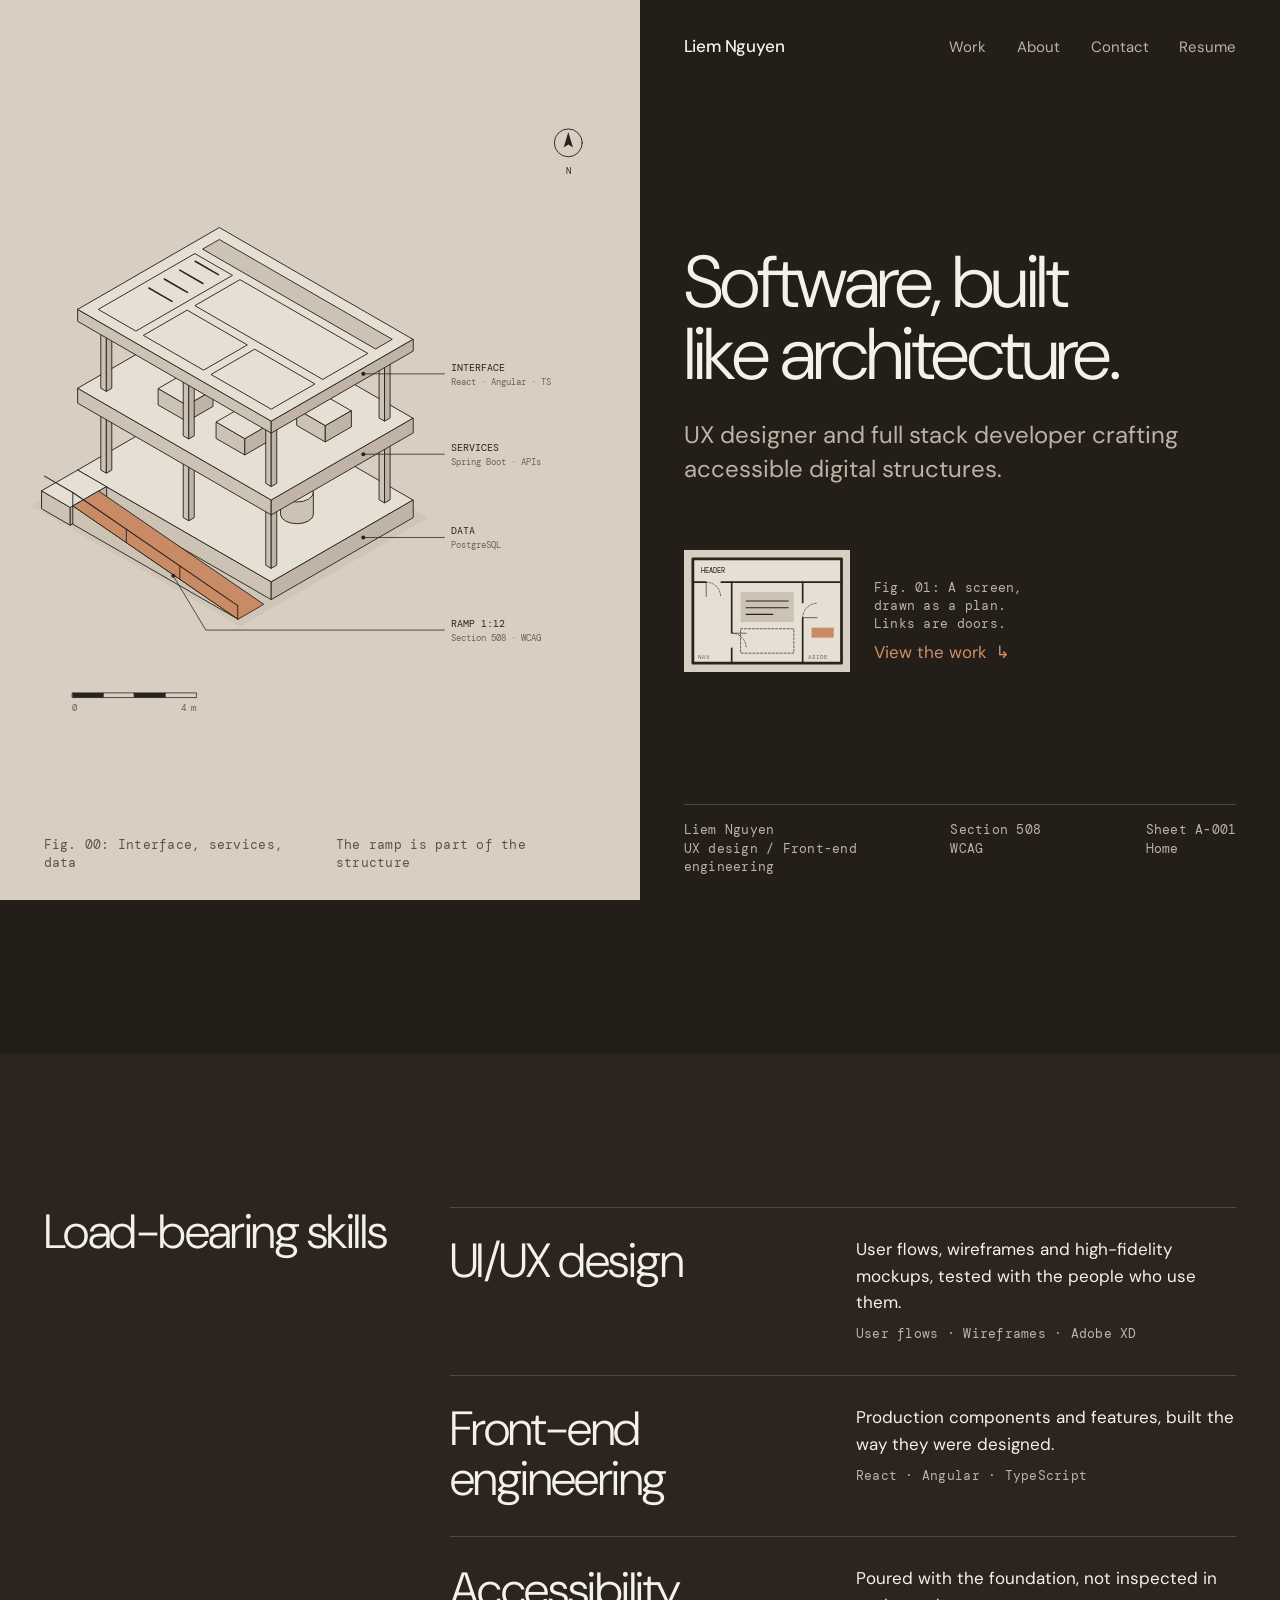
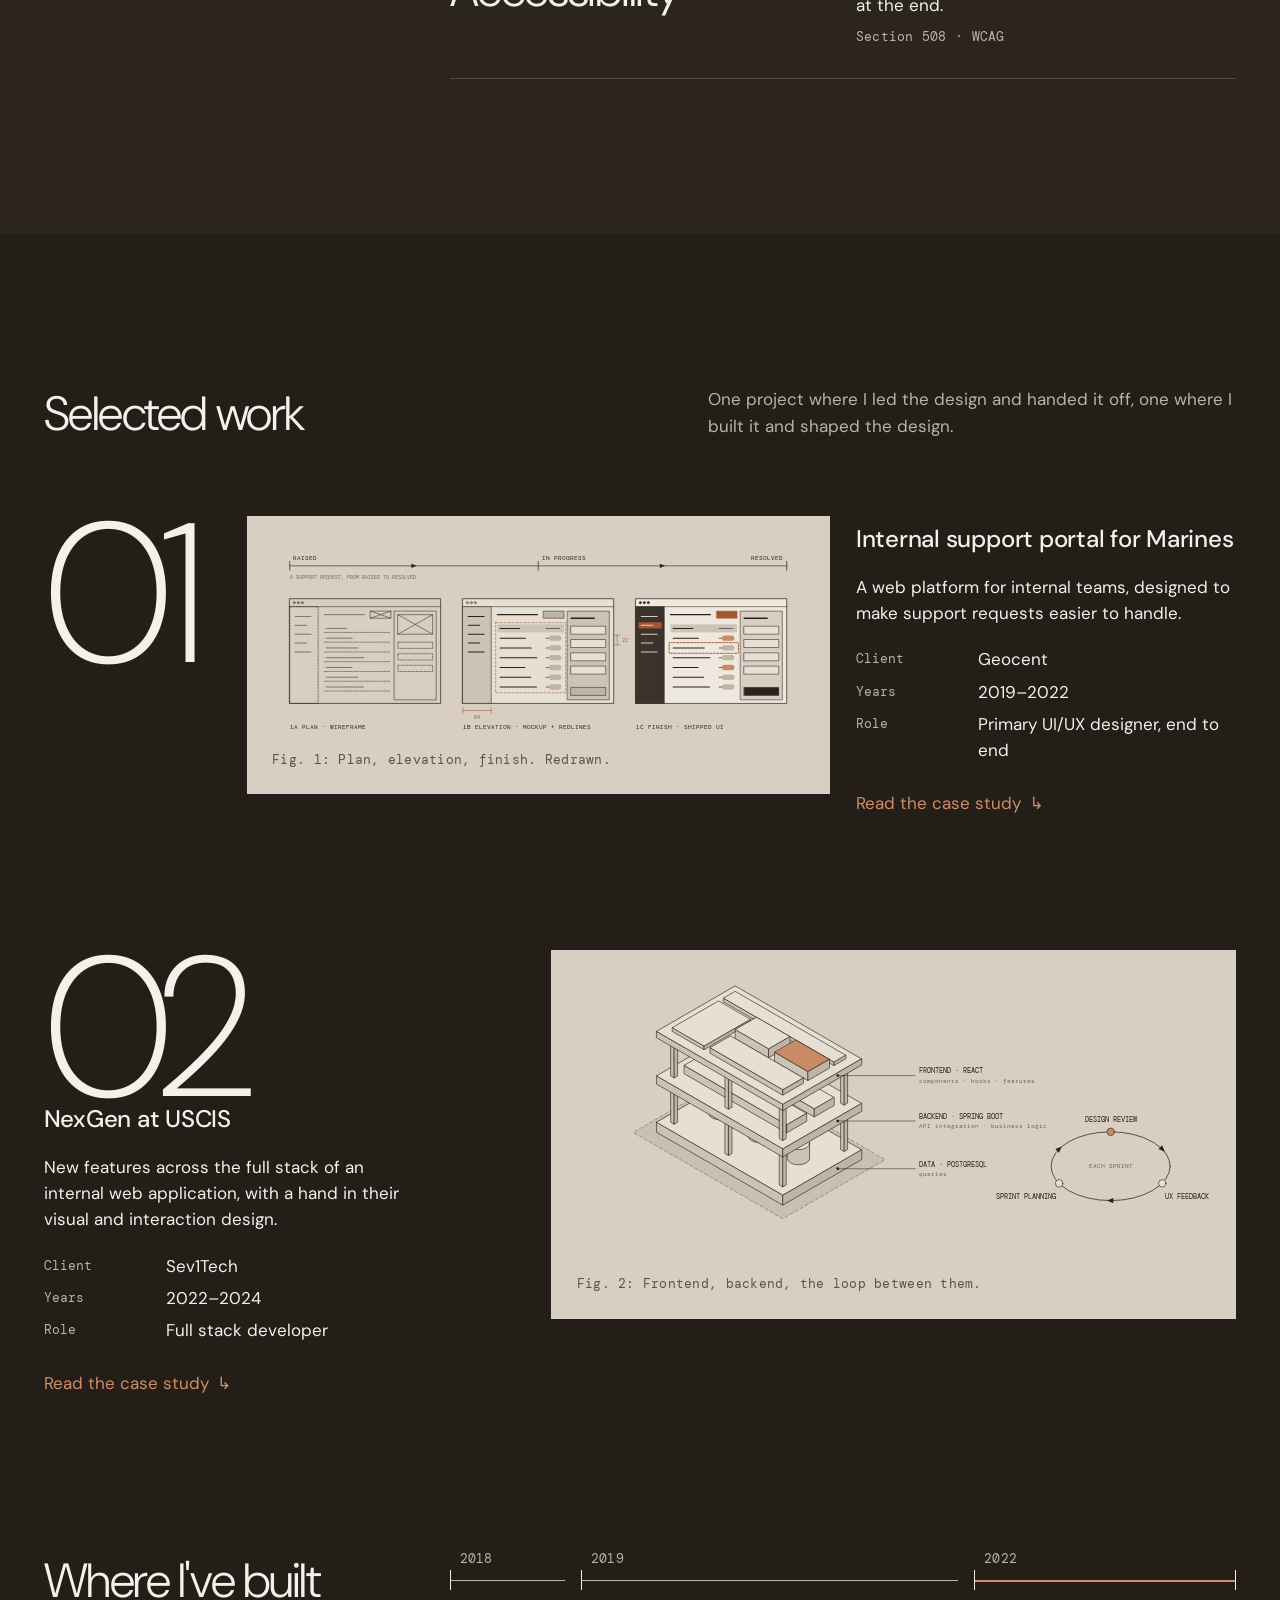
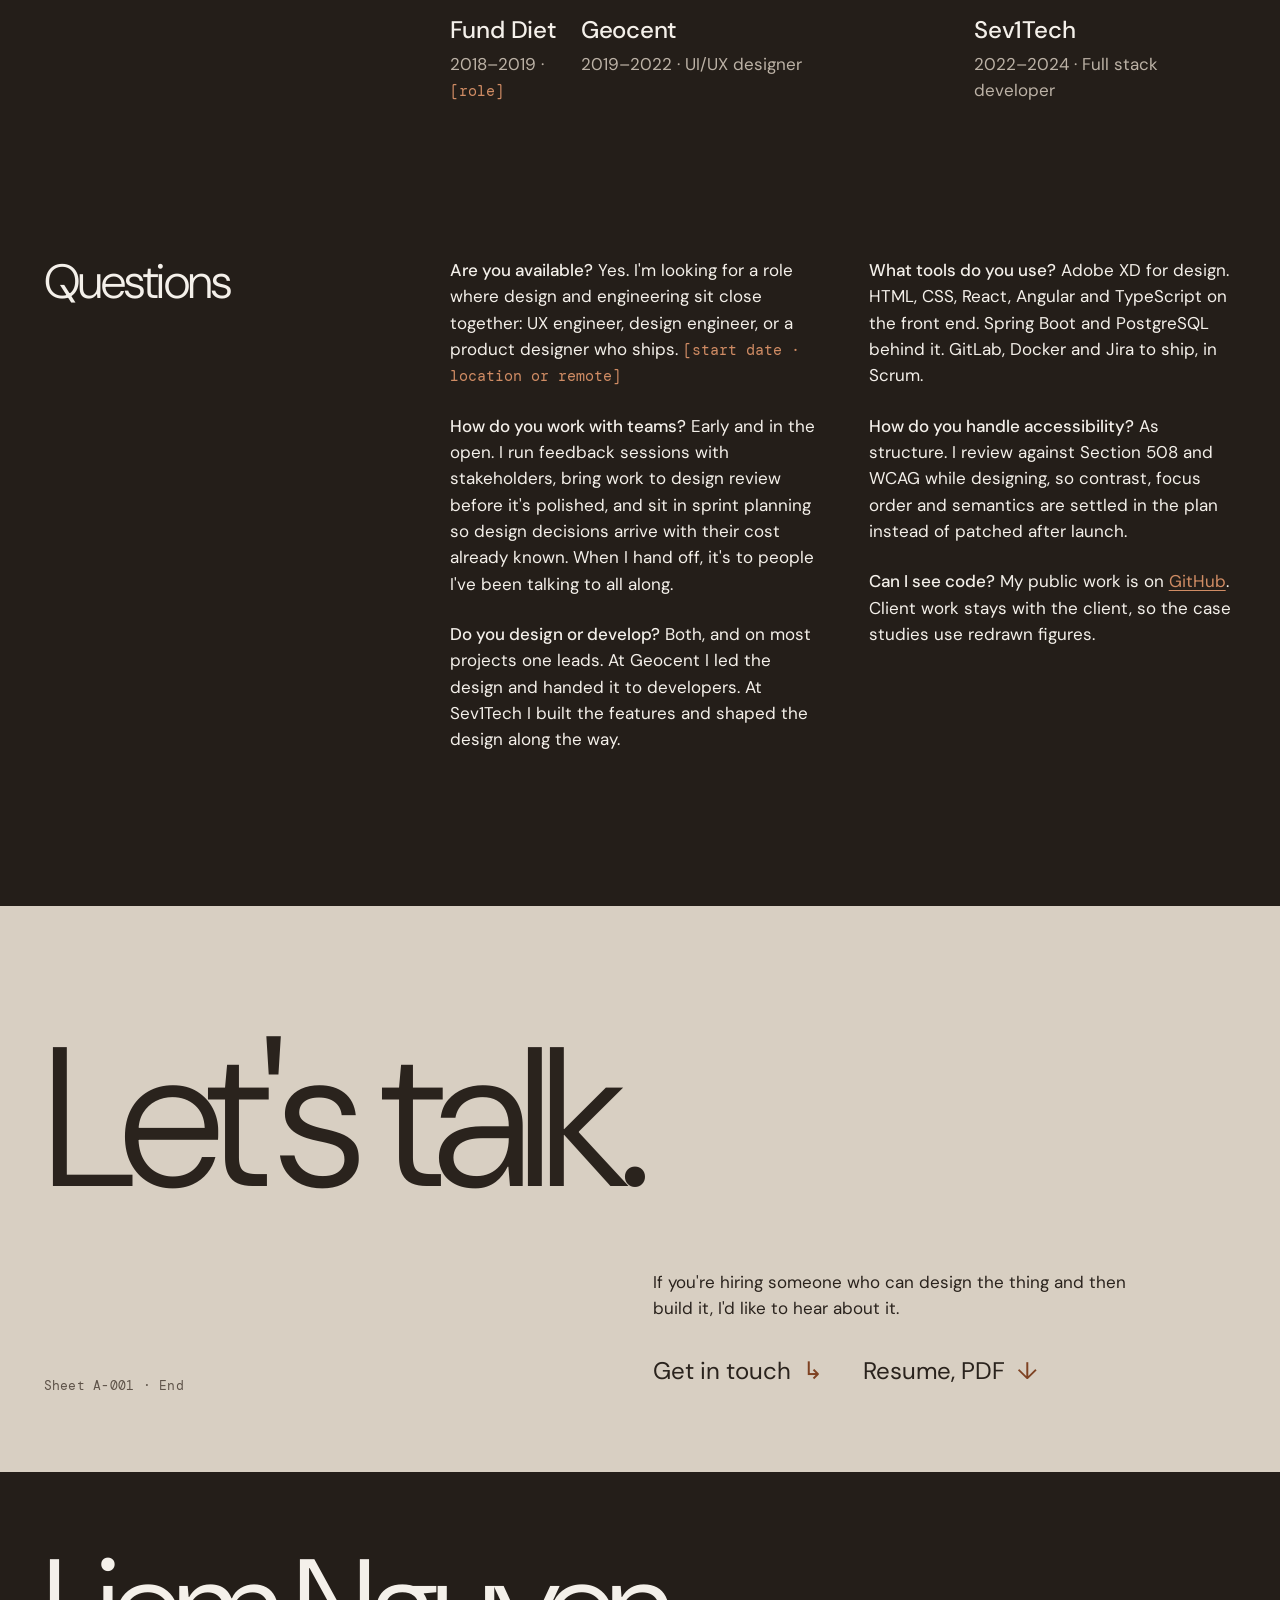
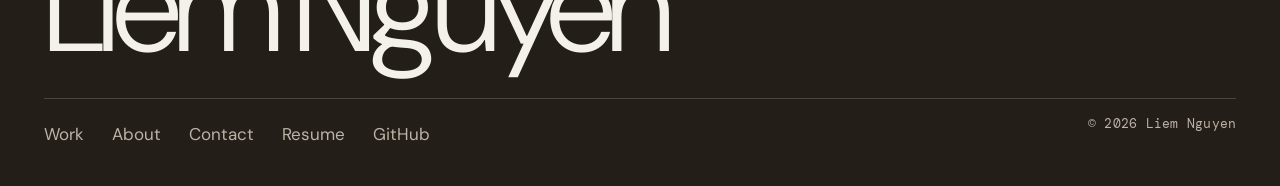
==== index.html @ 9d51a9f9 "Add resume site: Home, Work, About, Contact, printable resume Dark "software as architecture" design" ====
﻿<!doctype html>
<html lang="en">
<head>
  <meta charset="utf-8">
  <meta name="viewport" content="width=device-width, initial-scale=1">
  <title>Liem Nguyen · UX designer and full stack developer</title>
  <meta name="description" content="Liem Nguyen is a UX designer and full stack developer crafting accessible digital structures. Section 508 and WCAG, React, Angular, TypeScript.">
  <meta name="theme-color" content="#241E19">
  <link rel="icon" href="assets/favicon.svg" type="image/svg+xml">
  <link rel="preconnect" href="https://fonts.googleapis.com">
  <link rel="preconnect" href="https://fonts.gstatic.com" crossorigin>
  <link rel="stylesheet" href="https://fonts.googleapis.com/css2?family=DM+Mono:wght@400&family=DM+Sans:opsz,wght@9..40,200..600&display=swap">
  <link rel="stylesheet" href="assets/css/site.css">
  <script src="assets/js/site.js" defer></script>
</head>
<body>
  <a class="skip" href="#main">Skip to content</a>

  <header class="site-header site-header--home">
    <a class="wordmark" href="index.html" aria-current="page">Liem Nguyen</a>
    <nav class="nav" aria-label="Primary">
      <a href="work.html">Work</a>
      <a href="about.html">About</a>
      <a href="contact.html">Contact</a>
      <a href="resume.html">Resume</a>
    </nav>
  </header>

  <main id="main">

  <div class="hero">
    <figure class="hero__plate on-paper">
      <!--fig:hero--><svg class="drawing drawing--hero" viewBox="0 0 760 860" role="img" aria-label="Axonometric drawing of a three-level structure: a data level with database cylinders, a services level with blocks, and an interface level laid out like a screen, with an accessible ramp at a 1 to 12 slope leading to the entrance." preserveAspectRatio="xMidYMid meet" font-family="'DM Mono', ui-monospace, monospace"><g fill="none" stroke="#2A231D" stroke-width="1.2" stroke-linejoin="round" stroke-linecap="round"><polygon points="250,408.5 519.4,564 276.6,704.2 7.2,548.6" fill="#BFB4A5" stroke="none" opacity=".35"/><polygon points="67.1,525.6 316.5,669.6 316.5,646.6 67.1,502.6" fill="#CDC3B5"/><polygon points="499.4,564 316.5,669.6 316.5,646.6 499.4,541" fill="#BFB4A5"/><polygon points="250,397 499.4,541 316.5,646.6 67.1,502.6" fill="#E6DFD4"/><g data-layer="data"><path d="M195.6,454.6 L195.6,483.4 A21.2,12.2 0 0 0 237.9,483.4 L237.9,454.6" fill="#CDC3B5"/><ellipse cx="216.7" cy="454.6" rx="21.2" ry="12.2" fill="#E6DFD4"/><path d="M262.1,493 L262.1,521.8 A21.2,12.2 0 0 0 304.4,521.8 L304.4,493" fill="#CDC3B5"/><ellipse cx="283.3" cy="493" rx="21.2" ry="12.2" fill="#E6DFD4"/><path d="M328.6,531.4 L328.6,560.2 A21.2,12.2 0 0 0 370.9,560.2 L370.9,531.4" fill="#CDC3B5"/><ellipse cx="349.8" cy="531.4" rx="21.2" ry="12.2" fill="#E6DFD4"/></g><polygon points="243.3,418.1 250,421.9 250,335.5 243.3,331.7" fill="#CDC3B5"/><polygon points="256.7,418.1 250,421.9 250,335.5 256.7,331.7" fill="#BFB4A5"/><polygon points="250,327.8 256.7,331.7 250,335.5 243.3,331.7" fill="#E6DFD4"/><polygon points="349.8,479.5 356.4,483.4 356.4,397 349.8,393.1" fill="#CDC3B5"/><polygon points="363.1,479.5 356.4,483.4 356.4,397 363.1,393.1" fill="#BFB4A5"/><polygon points="356.4,389.3 363.1,393.1 356.4,397 349.8,393.1" fill="#E6DFD4"/><polygon points="97,502.6 103.7,506.4 103.7,420 97,416.2" fill="#CDC3B5"/><polygon points="110.3,502.6 103.7,506.4 103.7,420 110.3,416.2" fill="#BFB4A5"/><polygon points="103.7,412.3 110.3,416.2 103.7,420 97,416.2" fill="#E6DFD4"/><polygon points="456.2,541 462.8,544.8 462.8,458.4 456.2,454.6" fill="#CDC3B5"/><polygon points="469.5,541 462.8,544.8 462.8,458.4 469.5,454.6" fill="#BFB4A5"/><polygon points="462.8,450.7 469.5,454.6 462.8,458.4 456.2,454.6" fill="#E6DFD4"/><polygon points="203.4,564 210.1,567.8 210.1,481.4 203.4,477.6" fill="#CDC3B5"/><polygon points="216.7,564 210.1,567.8 210.1,481.4 216.7,477.6" fill="#BFB4A5"/><polygon points="210.1,473.8 216.7,477.6 210.1,481.4 203.4,477.6" fill="#E6DFD4"/><polygon points="309.9,625.4 316.5,629.3 316.5,542.9 309.9,539" fill="#CDC3B5"/><polygon points="323.2,625.4 316.5,629.3 316.5,542.9 323.2,539" fill="#BFB4A5"/><polygon points="316.5,535.2 323.2,539 316.5,542.9 309.9,539" fill="#E6DFD4"/><polygon points="67.1,416.2 316.5,560.2 316.5,541 67.1,397" fill="#CDC3B5"/><polygon points="499.4,454.6 316.5,560.2 316.5,541 499.4,435.4" fill="#BFB4A5"/><polygon points="250,291.4 499.4,435.4 316.5,541 67.1,397" fill="#E6DFD4"/><polygon points="200.1,358.6 236.7,379.7 236.7,358.6 200.1,337.4" fill="#CDC3B5"/><polygon points="270,360.5 236.7,379.7 236.7,358.6 270,339.4" fill="#BFB4A5"/><polygon points="233.4,318.2 270,339.4 236.7,358.6 200.1,337.4" fill="#E6DFD4"/><polygon points="274.9,401.8 311.5,422.9 311.5,401.8 274.9,380.6" fill="#CDC3B5"/><polygon points="344.8,403.7 311.5,422.9 311.5,401.8 344.8,382.6" fill="#BFB4A5"/><polygon points="308.2,361.4 344.8,382.6 311.5,401.8 274.9,380.6" fill="#E6DFD4"/><polygon points="349.8,445 386.3,466.1 386.3,445 349.8,423.8" fill="#CDC3B5"/><polygon points="419.6,446.9 386.3,466.1 386.3,445 419.6,425.8" fill="#BFB4A5"/><polygon points="383,404.6 419.6,425.8 386.3,445 349.8,423.8" fill="#E6DFD4"/><polygon points="171,418.6 207.6,439.7 207.6,418.6 171,397.4" fill="#CDC3B5"/><polygon points="240.9,420.5 207.6,439.7 207.6,418.6 240.9,399.4" fill="#BFB4A5"/><polygon points="204.3,378.2 240.9,399.4 207.6,418.6 171,397.4" fill="#E6DFD4"/><polygon points="245.8,461.8 282.4,482.9 282.4,461.8 245.8,440.6" fill="#CDC3B5"/><polygon points="315.7,463.7 282.4,482.9 282.4,461.8 315.7,442.6" fill="#BFB4A5"/><polygon points="279.1,421.4 315.7,442.6 282.4,461.8 245.8,440.6" fill="#E6DFD4"/><polygon points="243.3,312.5 250,316.3 250,229.9 243.3,226.1" fill="#CDC3B5"/><polygon points="256.7,312.5 250,316.3 250,229.9 256.7,226.1" fill="#BFB4A5"/><polygon points="250,222.2 256.7,226.1 250,229.9 243.3,226.1" fill="#E6DFD4"/><polygon points="349.8,373.9 356.4,377.8 356.4,291.4 349.8,287.5" fill="#CDC3B5"/><polygon points="363.1,373.9 356.4,377.8 356.4,291.4 363.1,287.5" fill="#BFB4A5"/><polygon points="356.4,283.7 363.1,287.5 356.4,291.4 349.8,287.5" fill="#E6DFD4"/><polygon points="97,397 103.7,400.8 103.7,314.4 97,310.6" fill="#CDC3B5"/><polygon points="110.3,397 103.7,400.8 103.7,314.4 110.3,310.6" fill="#BFB4A5"/><polygon points="103.7,306.7 110.3,310.6 103.7,314.4 97,310.6" fill="#E6DFD4"/><polygon points="456.2,435.4 462.8,439.2 462.8,352.8 456.2,349" fill="#CDC3B5"/><polygon points="469.5,435.4 462.8,439.2 462.8,352.8 469.5,349" fill="#BFB4A5"/><polygon points="462.8,345.1 469.5,349 462.8,352.8 456.2,349" fill="#E6DFD4"/><polygon points="203.4,458.4 210.1,462.2 210.1,375.8 203.4,372" fill="#CDC3B5"/><polygon points="216.7,458.4 210.1,462.2 210.1,375.8 216.7,372" fill="#BFB4A5"/><polygon points="210.1,368.2 216.7,372 210.1,375.8 203.4,372" fill="#E6DFD4"/><polygon points="309.9,519.8 316.5,523.7 316.5,437.3 309.9,433.4" fill="#CDC3B5"/><polygon points="323.2,519.8 316.5,523.7 316.5,437.3 323.2,433.4" fill="#BFB4A5"/><polygon points="316.5,429.6 323.2,433.4 316.5,437.3 309.9,433.4" fill="#E6DFD4"/><polygon points="67.1,310.6 316.5,454.6 316.5,439.2 67.1,295.2" fill="#CDC3B5"/><polygon points="499.4,349 316.5,454.6 316.5,439.2 499.4,333.6" fill="#BFB4A5"/><polygon points="250,189.6 499.4,333.6 316.5,439.2 67.1,295.2" fill="#E6DFD4"/><polygon points="250,205 472.8,333.6 451.2,346.1 228.4,217.4" fill="#CDC3B5"/><polygon points="218.4,223.2 266.6,251 141.9,323 93.7,295.2" /><line x1="218.4" y1="232.8" x2="248.3" y2="250.1" stroke-width="2"/><line x1="198.5" y1="244.3" x2="228.4" y2="261.6" stroke-width="2"/><line x1="178.5" y1="255.8" x2="208.4" y2="273.1" stroke-width="2"/><line x1="158.6" y1="267.4" x2="188.5" y2="284.6" stroke-width="2"/><polygon points="276.6,256.8 441.2,351.8 383,385.4 218.4,290.4" /><polygon points="208.4,296.2 285.7,340.8 229.2,373.4 151.9,328.8" /><polygon points="295.7,346.6 373,391.2 316.5,423.8 239.2,379.2" /><polygon points="20.5,552.5 57.1,573.6 57.1,550.6 20.5,529.4" fill="#CDC3B5"/><polygon points="103.7,546.7 57.1,573.6 57.1,550.6 103.7,523.7" fill="#BFB4A5"/><polygon points="67.1,502.6 103.7,523.7 57.1,550.6 20.5,529.4" fill="#E6DFD4"/><g data-layer="ramp"><polygon points="273.3,694.6 60.4,548.6 60.4,571.7" fill="#CDC3B5"/><polygon points="306.5,675.4 93.7,529.4 60.4,548.6 273.3,694.6" fill="#C98B66"/><polyline points="273.3,677.3 60.4,531.4 23.9,510.2" stroke="#2A231D" stroke-width="1.4"/><line x1="273.3" y1="694.6" x2="273.3" y2="677.3"/><line x1="198.5" y1="643.3" x2="198.5" y2="626"/><line x1="129.5" y1="595.9" x2="129.5" y2="578.7"/><line x1="60.4" y1="548.6" x2="60.4" y2="531.4"/></g><g class="lbl"><polyline points="435.4,378.2 435.4,378.2 540,378.2" fill="none" stroke="#2A231D" stroke-width="1"/><circle cx="435.4" cy="378.2" r="2.6" fill="#2A231D" stroke="none"/><text x="548" y="374.2" text-anchor="start" font-size="13" fill="#2A231D" stroke="none">INTERFACE</text><text x="548" y="392.2" text-anchor="start" font-size="12" fill="#6E6257" stroke="none">React · Angular · TS</text></g><g class="lbl"><polyline points="435.4,481.9 435.4,481.9 540,481.9" fill="none" stroke="#2A231D" stroke-width="1"/><circle cx="435.4" cy="481.9" r="2.6" fill="#2A231D" stroke="none"/><text x="548" y="477.9" text-anchor="start" font-size="13" fill="#2A231D" stroke="none">SERVICES</text><text x="548" y="495.9" text-anchor="start" font-size="12" fill="#6E6257" stroke="none">Spring Boot · APIs</text></g><g class="lbl"><polyline points="435.4,589.4 435.4,589.4 540,589.4" fill="none" stroke="#2A231D" stroke-width="1"/><circle cx="435.4" cy="589.4" r="2.6" fill="#2A231D" stroke="none"/><text x="548" y="585.4" text-anchor="start" font-size="13" fill="#2A231D" stroke="none">DATA</text><text x="548" y="603.4" text-anchor="start" font-size="12" fill="#6E6257" stroke="none">PostgreSQL</text></g><g class="lbl"><polyline points="190.1,638.9 232.1,708.9 540,708.9" fill="none" stroke="#2A231D" stroke-width="1"/><circle cx="190.1" cy="638.9" r="2.6" fill="#2A231D" stroke="none"/><text x="548" y="704.9" text-anchor="start" font-size="13" fill="#2A231D" stroke="none">RAMP 1:12</text><text x="548" y="722.9" text-anchor="start" font-size="12" fill="#6E6257" stroke="none">Section 508 · WCAG</text></g><g stroke-width="1"><rect x="60" y="790" width="40" height="6" fill="#2A231D"/><rect x="100" y="790" width="40" height="6" fill="#D8CFC2"/><rect x="140" y="790" width="40" height="6" fill="#2A231D"/><rect x="180" y="790" width="40" height="6" fill="#D8CFC2"/><text x="60" y="814" font-size="12" fill="#6E6257" stroke="none">0</text><text x="220" y="814" font-size="12" fill="#6E6257" stroke="none" text-anchor="end">4 m</text></g><g transform="translate(700 80)"><circle r="18"/><polygon points="0,-14 6,6 0,2 -6,6" fill="#2A231D" stroke="none"/><text y="40" font-size="12" text-anchor="middle" fill="#2A231D" stroke="none">N</text></g></g></svg><!--/fig:hero-->
      <figcaption>
        <span class="label">Fig. 00: Interface, services, data</span>
        <span class="label">The ramp is part of the structure</span>
      </figcaption>
    </figure>

    <div class="hero__panel">

      <div class="hero__body" data-reveal>
        <h1 class="display"><span>Software, built</span><span>like architecture.</span></h1>
        <p class="lead">UX designer and full stack developer crafting accessible digital structures.</p>
        <div class="hero__aside">
          <figure class="hero__thumb on-paper">
            <!--fig:thumb--><svg class="drawing drawing--thumb" viewBox="0 0 300 220" role="img" aria-label="A screen layout drawn as a floor plan: header, navigation, content and aside as rooms, with links drawn as doors." preserveAspectRatio="xMidYMid meet" font-family="'DM Mono', ui-monospace, monospace"><g fill="none" stroke="#2A231D" stroke-width="1.2" stroke-linejoin="round" stroke-linecap="round"><rect x="16" y="16" width="268" height="188" fill="#E6DFD4" stroke-width="5"/><line x1="16" y1="58" x2="284" y2="58" stroke-width="3"/><line x1="86" y1="58" x2="86" y2="204" stroke-width="3"/><line x1="214" y1="58" x2="214" y2="204" stroke-width="3"/><rect x="40" y="55" width="26" height="6" fill="#E6DFD4" stroke="none"/><path d="M40,58 A26,26 0 0 1 66,84" stroke-dasharray="3 3"/><line x1="40" y1="58" x2="40" y2="84"/><rect x="83" y="150" width="6" height="26" fill="#E6DFD4" stroke="none"/><path d="M86,150 A26,26 0 0 1 112,176" stroke-dasharray="3 3"/><line x1="86" y1="150" x2="112" y2="150"/><rect x="211" y="96" width="6" height="26" fill="#E6DFD4" stroke="none"/><path d="M214,122 A26,26 0 0 1 240,96" stroke-dasharray="3 3"/><line x1="214" y1="122" x2="240" y2="122"/><rect x="102" y="76" width="96" height="54" fill="#CDC3B5" stroke="none"/><line x1="112" y1="92" x2="188" y2="92" stroke-width="2"/><line x1="112" y1="104" x2="188" y2="104" stroke-width="2"/><line x1="112" y1="116" x2="160" y2="116" stroke-width="2"/><rect x="102" y="142" width="96" height="44" fill="none" stroke-dasharray="4 3"/><rect x="230" y="140" width="40" height="18" fill="#C98B66" stroke="none"/><text x="30" y="42" font-size="13" fill="#2A231D" stroke="none">HEADER</text><text x="26" y="196" font-size="11" fill="#6E6257" stroke="none">NAV</text><text x="224" y="196" font-size="11" fill="#6E6257" stroke="none">ASIDE</text></g></svg><!--/fig:thumb-->
          </figure>
          <div>
            <p class="label">Fig. 01: A screen, drawn as a plan. Links are doors.</p>
            <a class="link" href="work.html">View the work <span class="arrow" aria-hidden="true">↳</span></a>
          </div>
        </div>
      </div>

      <div class="titleblock" aria-label="Title block">
        <span class="label">Liem Nguyen<br>UX design / Front-end engineering</span>
        <span class="label">Section 508<br>WCAG</span>
        <span class="label">Sheet A-001<br>Home</span>
      </div>
    </div>
  </div>

  <section class="band wrap" aria-labelledby="strengths-title">
    <div class="grid">
      <div class="strengths__head" data-reveal>
        <h2 id="strengths-title" class="h2">Load-bearing skills</h2>
      </div>
      <ul class="strengths__list" data-reveal>
        <li>
          <h3 class="h3">UI/UX design</h3>
          <div>
            <p>User flows, wireframes and high-fidelity mockups, tested with the people who use them.</p>
            <p class="label">User flows · Wireframes · Adobe XD</p>
          </div>
        </li>
        <li>
          <h3 class="h3">Front-end engineering</h3>
          <div>
            <p>Production components and features, built the way they were designed.</p>
            <p class="label">React · Angular · TypeScript</p>
          </div>
        </li>
        <li>
          <h3 class="h3">Accessibility</h3>
          <div>
            <p>Poured with the foundation, not inspected in at the end.</p>
            <p class="label">Section 508 · WCAG</p>
          </div>
        </li>
      </ul>
    </div>
  </section>

  <section class="section wrap" aria-labelledby="work-title">
    <div class="work-head" data-reveal>
      <h2 id="work-title" class="h2">Selected work</h2>
      <p class="soft">One project where I led the design and handed it off, one where I built it and shaped the design.</p>
    </div>

    <article class="grid project" aria-labelledby="p1-title">
      <p class="num project__num" aria-hidden="true">01</p>
      <figure class="project__plate on-paper plate-reveal">
        <!--fig:marines--><svg class="drawing drawing--wide" viewBox="0 0 1200 440" role="img" aria-label="Three drawings of a support request portal side by side: a wireframe, a high-fidelity mockup marked up with redline measurements for developers, and the shipped interface with a visible focus ring and status labels. Above them, a line traces a request from raised to resolved." preserveAspectRatio="xMidYMid meet" font-family="'DM Mono', ui-monospace, monospace"><g fill="none" stroke="#2A231D" stroke-width="1.2" stroke-linejoin="round" stroke-linecap="round"><g data-part="site"><line x1="40" y1="56" x2="1160" y2="56" stroke-width="1.4"/><line x1="40" y1="46" x2="40" y2="66" stroke-width="1.6"/><text x="48" y="42" text-anchor="start" font-size="13" fill="#2A231D" stroke="none">RAISED</text><line x1="600" y1="46" x2="600" y2="66" stroke-width="1.6"/><text x="608" y="42" text-anchor="start" font-size="13" fill="#2A231D" stroke="none">IN PROGRESS</text><line x1="1160" y1="46" x2="1160" y2="66" stroke-width="1.6"/><text x="1152" y="42" text-anchor="end" font-size="13" fill="#2A231D" stroke="none">RESOLVED</text><text x="40" y="86" font-size="12" fill="#6E6257" stroke="none">A SUPPORT REQUEST, FROM RAISED TO RESOLVED</text><polygon points="314,51 326,56 314,61" fill="#2A231D" stroke="none"/><polygon points="874,51 886,56 874,61" fill="#2A231D" stroke="none"/></g><g data-part="plan"><rect x="40" y="130" width="340" height="236" fill="#D8CFC2" stroke-width="1.6"/><line x1="40" y1="148" x2="380" y2="148"/><circle cx="50" cy="139" r="2.4" /><circle cx="59" cy="139" r="2.4" /><circle cx="68" cy="139" r="2.4" /><rect x="40" y="148" width="64" height="218" stroke-dasharray="4 3"/><line x1="52" y1="170" x2="88" y2="170" stroke="#2A231D" stroke-width="1.2"/><line x1="52" y1="190" x2="78" y2="190" stroke="#2A231D" stroke-width="1.2"/><line x1="52" y1="210" x2="88" y2="210" stroke="#2A231D" stroke-width="1.2"/><line x1="52" y1="230" x2="78" y2="230" stroke="#2A231D" stroke-width="1.2"/><line x1="52" y1="250" x2="88" y2="250" stroke="#2A231D" stroke-width="1.2"/><line x1="118" y1="166" x2="208" y2="166" stroke-width="1.2"/><rect x="222" y="158" width="46" height="16"/><line x1="222" y1="158" x2="268" y2="174"/><line x1="268" y1="158" x2="222" y2="174"/><line x1="118" y1="206" x2="268" y2="206" stroke-dasharray="2 3"/><line x1="122" y1="197" x2="168" y2="197"/><line x1="118" y1="228" x2="268" y2="228" stroke-dasharray="2 3"/><line x1="122" y1="219" x2="181" y2="219"/><line x1="118" y1="250" x2="268" y2="250" stroke-dasharray="2 3"/><line x1="122" y1="241" x2="194" y2="241"/><line x1="118" y1="272" x2="268" y2="272" stroke-dasharray="2 3"/><line x1="122" y1="263" x2="207" y2="263"/><line x1="118" y1="294" x2="268" y2="294" stroke-dasharray="2 3"/><line x1="122" y1="285" x2="180" y2="285"/><line x1="118" y1="316" x2="268" y2="316" stroke-dasharray="2 3"/><line x1="122" y1="307" x2="193" y2="307"/><line x1="118" y1="338" x2="268" y2="338" stroke-dasharray="2 3"/><line x1="122" y1="329" x2="206" y2="329"/><rect x="276" y="158" width="94" height="200"/><rect x="284" y="166" width="78" height="44"/><line x1="284" y1="166" x2="362" y2="210"/><line x1="362" y1="166" x2="284" y2="210"/><rect x="284" y="228" width="78" height="14" stroke-dasharray="3 3"/><rect x="284" y="254" width="78" height="14" stroke-dasharray="3 3"/><rect x="284" y="280" width="78" height="14" stroke-dasharray="3 3"/></g><g data-part="structure"><rect x="430" y="130" width="340" height="236" fill="#E6DFD4" stroke-width="1.6"/><line x1="430" y1="148" x2="770" y2="148"/><circle cx="440" cy="139" r="2.4" /><circle cx="449" cy="139" r="2.4" /><circle cx="458" cy="139" r="2.4" /><rect x="430" y="148" width="64" height="218" fill="#CDC3B5"/><line x1="442" y1="170" x2="478" y2="170" stroke="#2A231D" stroke-width="2.4"/><line x1="442" y1="190" x2="468" y2="190" stroke="#2A231D" stroke-width="2.4"/><line x1="442" y1="210" x2="478" y2="210" stroke="#2A231D" stroke-width="2.4"/><line x1="442" y1="230" x2="468" y2="230" stroke="#2A231D" stroke-width="2.4"/><line x1="442" y1="250" x2="478" y2="250" stroke="#2A231D" stroke-width="2.4"/><line x1="508" y1="166" x2="598" y2="166" stroke-width="3.2"/><rect x="612" y="158" width="46" height="16" fill="#BFB4A5" stroke="#2A231D"/><rect x="508" y="188" width="150" height="18" fill="#CDC3B5" stroke="none"/><line x1="514" y1="197" x2="558" y2="197" stroke-width="2.4"/><line x1="618" y1="197" x2="648" y2="197" stroke-width="2.4" stroke="#6E6257"/><line x1="514" y1="219" x2="571" y2="219" stroke-width="2.4"/><line x1="618" y1="219" x2="648" y2="219" stroke-width="2.4" stroke="#6E6257"/><rect x="624" y="213" width="28" height="12" rx="6" fill="#BFB4A5" stroke="none"/><line x1="514" y1="241" x2="584" y2="241" stroke-width="2.4"/><line x1="618" y1="241" x2="648" y2="241" stroke-width="2.4" stroke="#6E6257"/><rect x="624" y="235" width="28" height="12" rx="6" fill="#BFB4A5" stroke="none"/><line x1="514" y1="263" x2="597" y2="263" stroke-width="2.4"/><line x1="618" y1="263" x2="648" y2="263" stroke-width="2.4" stroke="#6E6257"/><rect x="624" y="257" width="28" height="12" rx="6" fill="#BFB4A5" stroke="none"/><line x1="514" y1="285" x2="570" y2="285" stroke-width="2.4"/><line x1="618" y1="285" x2="648" y2="285" stroke-width="2.4" stroke="#6E6257"/><rect x="624" y="279" width="28" height="12" rx="6" fill="#BFB4A5" stroke="none"/><line x1="514" y1="307" x2="583" y2="307" stroke-width="2.4"/><line x1="618" y1="307" x2="648" y2="307" stroke-width="2.4" stroke="#6E6257"/><rect x="624" y="301" width="28" height="12" rx="6" fill="#BFB4A5" stroke="none"/><line x1="514" y1="329" x2="596" y2="329" stroke-width="2.4"/><line x1="618" y1="329" x2="648" y2="329" stroke-width="2.4" stroke="#6E6257"/><rect x="624" y="323" width="28" height="12" rx="6" fill="#BFB4A5" stroke="none"/><rect x="666" y="158" width="94" height="200" fill="#CDC3B5"/><line x1="674" y1="174" x2="726" y2="174" stroke-width="3"/><rect x="674" y="192" width="78" height="18" fill="#E6DFD4"/><rect x="674" y="222" width="78" height="18" fill="#E6DFD4"/><rect x="674" y="252" width="78" height="18" fill="#E6DFD4"/><rect x="674" y="282" width="78" height="18" fill="#E6DFD4"/><rect x="674" y="330" width="78" height="18" fill="#BFB4A5"/><g stroke="#A0582F" stroke-width="1.2"><line x1="430" y1="382" x2="494" y2="382"/><line x1="430" y1="376" x2="430" y2="388"/><line x1="494" y1="376" x2="494" y2="388"/><text x="462" y="400" font-size="12" text-anchor="middle" fill="#A0582F" stroke="none">64</text><rect x="504" y="184" width="158" height="158" stroke-dasharray="5 4" fill="none"/><line x1="778" y1="212" x2="778" y2="234"/><line x1="772" y1="212" x2="784" y2="212"/><line x1="772" y1="234" x2="784" y2="234"/><text x="788" y="227" font-size="12" fill="#A0582F" stroke="none">22</text></g></g><g data-part="form"><rect x="820" y="130" width="340" height="236" fill="#EEE8DF" stroke-width="1.6"/><line x1="820" y1="148" x2="1160" y2="148"/><circle cx="830" cy="139" r="2.4" fill="#2A231D"/><circle cx="839" cy="139" r="2.4" fill="#2A231D"/><circle cx="848" cy="139" r="2.4" fill="#2A231D"/><rect x="820" y="148" width="64" height="218" fill="#3A322B"/><line x1="832" y1="170" x2="868" y2="170" stroke="#D8CFC2" stroke-width="2.4"/><rect x="826" y="183" width="52" height="14" fill="#A0582F" stroke="none"/><line x1="832" y1="190" x2="858" y2="190" stroke="#D8CFC2" stroke-width="2.4"/><line x1="832" y1="210" x2="868" y2="210" stroke="#D8CFC2" stroke-width="2.4"/><line x1="832" y1="230" x2="858" y2="230" stroke="#D8CFC2" stroke-width="2.4"/><line x1="832" y1="250" x2="868" y2="250" stroke="#D8CFC2" stroke-width="2.4"/><line x1="898" y1="166" x2="988" y2="166" stroke-width="3.2"/><rect x="1002" y="158" width="46" height="16" fill="#A0582F" stroke="#A0582F"/><rect x="898" y="188" width="150" height="18" fill="#CDC3B5" stroke="none"/><line x1="904" y1="197" x2="948" y2="197" stroke-width="2.4"/><line x1="1008" y1="197" x2="1038" y2="197" stroke-width="2.4" stroke="#6E6257"/><line x1="904" y1="219" x2="961" y2="219" stroke-width="2.4"/><line x1="1008" y1="219" x2="1038" y2="219" stroke-width="2.4" stroke="#6E6257"/><rect x="1014" y="213" width="28" height="12" rx="6" fill="#C98B66" stroke="none"/><line x1="904" y1="241" x2="974" y2="241" stroke-width="2.4"/><line x1="1008" y1="241" x2="1038" y2="241" stroke-width="2.4" stroke="#6E6257"/><rect x="1014" y="235" width="28" height="12" rx="6" fill="#BFB4A5" stroke="none"/><line x1="904" y1="263" x2="987" y2="263" stroke-width="2.4"/><line x1="1008" y1="263" x2="1038" y2="263" stroke-width="2.4" stroke="#6E6257"/><rect x="1014" y="257" width="28" height="12" rx="6" fill="#BFB4A5" stroke="none"/><line x1="904" y1="285" x2="960" y2="285" stroke-width="2.4"/><line x1="1008" y1="285" x2="1038" y2="285" stroke-width="2.4" stroke="#6E6257"/><rect x="1014" y="279" width="28" height="12" rx="6" fill="#C98B66" stroke="none"/><line x1="904" y1="307" x2="973" y2="307" stroke-width="2.4"/><line x1="1008" y1="307" x2="1038" y2="307" stroke-width="2.4" stroke="#6E6257"/><rect x="1014" y="301" width="28" height="12" rx="6" fill="#BFB4A5" stroke="none"/><line x1="904" y1="329" x2="986" y2="329" stroke-width="2.4"/><line x1="1008" y1="329" x2="1038" y2="329" stroke-width="2.4" stroke="#6E6257"/><rect x="1014" y="323" width="28" height="12" rx="6" fill="#BFB4A5" stroke="none"/><rect x="895" y="229" width="156" height="24" stroke="#A0582F" stroke-width="2" stroke-dasharray="5 3"/><rect x="1056" y="158" width="94" height="200" fill="#D8CFC2"/><line x1="1064" y1="174" x2="1116" y2="174" stroke-width="3"/><rect x="1064" y="192" width="78" height="18" fill="#E6DFD4"/><rect x="1064" y="222" width="78" height="18" fill="#E6DFD4"/><rect x="1064" y="252" width="78" height="18" fill="#E6DFD4"/><rect x="1064" y="282" width="78" height="18" fill="#E6DFD4"/><rect x="1064" y="330" width="78" height="18" fill="#2A231D"/></g><text data-part="plan" x="40" y="424" font-size="13" fill="#2A231D" stroke="none">1A  PLAN · WIREFRAME</text><text data-part="structure" x="430" y="424" font-size="13" fill="#2A231D" stroke="none">1B  ELEVATION · MOCKUP + REDLINES</text><text data-part="form" x="820" y="424" font-size="13" fill="#2A231D" stroke="none">1C  FINISH · SHIPPED UI</text></g></svg><!--/fig:marines-->
        <figcaption class="label">Fig. 1: Plan, elevation, finish. Redrawn.</figcaption>
      </figure>
      <div class="project__text" data-reveal>
        <h3 id="p1-title" class="h3">Internal support portal for Marines</h3>
        <p>A web platform for internal teams, designed to make support requests easier to handle.</p>
        <dl class="meta">
          <div><dt>Client</dt><dd>Geocent</dd></div>
          <div><dt>Years</dt><dd>2019–2022</dd></div>
          <div><dt>Role</dt><dd>Primary UI/UX designer, end to end</dd></div>
        </dl>
        <a class="link" href="work.html#marines">Read the case study <span class="arrow" aria-hidden="true">↳</span></a>
      </div>
    </article>

    <article class="grid project project--flip" aria-labelledby="p2-title">
      <p class="num project__num" aria-hidden="true">02</p>
      <figure class="project__plate on-paper plate-reveal">
        <!--fig:nexgen--><svg class="drawing drawing--wide" viewBox="0 0 1200 540" role="img" aria-label="Exploded axonometric of a web application in three levels: a React frontend with interface components on top, a Spring Boot backend with service blocks in the middle, and PostgreSQL databases at the base. Beside it, a loop links design review, UX feedback and sprint planning." preserveAspectRatio="xMidYMid meet" font-family="'DM Mono', ui-monospace, monospace"><g fill="none" stroke="#2A231D" stroke-width="1.2" stroke-linejoin="round" stroke-linecap="round"><g data-part="site"><polygon points="300,184.2 583,347.6 389.4,459.4 106.4,296" fill="#BFB4A5" stroke="#2A231D" stroke-dasharray="6 5" opacity=".55"/></g><g data-part="structure"><polygon points="151,296 389.4,433.6 389.4,414.7 151,277.1" fill="#CDC3B5"/><polygon points="538.3,347.6 389.4,433.6 389.4,414.7 538.3,328.7" fill="#BFB4A5"/><polygon points="300,191.1 538.3,328.7 389.4,414.7 151,277.1" fill="#E6DFD4"/><path d="M249.1,230.6 L249.1,259.9 A21.1,12.2 0 0 0 291.3,259.9 L291.3,230.6" fill="#CDC3B5"/><ellipse cx="270.2" cy="230.6" rx="21.1" ry="12.2" fill="#E6DFD4"/><path d="M323.6,273.6 L323.6,302.9 A21.1,12.2 0 0 0 365.8,302.9 L365.8,273.6" fill="#CDC3B5"/><ellipse cx="344.7" cy="273.6" rx="21.1" ry="12.2" fill="#E6DFD4"/><path d="M398.1,316.6 L398.1,345.9 A21.1,12.2 0 0 0 440.2,345.9 L440.2,316.6" fill="#CDC3B5"/><ellipse cx="419.2" cy="316.6" rx="21.1" ry="12.2" fill="#E6DFD4"/><polygon points="294,210 300,213.4 300,141.2 294,137.8" fill="#CDC3B5"/><polygon points="306,210 300,213.4 300,141.2 306,137.8" fill="#BFB4A5"/><polygon points="300,134.3 306,137.8 300,141.2 294,137.8" fill="#E6DFD4"/><polygon points="396.8,269.3 402.8,272.8 402.8,200.5 396.8,197.1" fill="#CDC3B5"/><polygon points="408.7,269.3 402.8,272.8 402.8,200.5 408.7,197.1" fill="#BFB4A5"/><polygon points="402.8,193.7 408.7,197.1 402.8,200.5 396.8,197.1" fill="#E6DFD4"/><polygon points="177.9,277.1 183.8,280.5 183.8,208.3 177.9,204.8" fill="#CDC3B5"/><polygon points="189.8,277.1 183.8,280.5 183.8,208.3 189.8,204.8" fill="#BFB4A5"/><polygon points="183.8,201.4 189.8,204.8 183.8,208.3 177.9,204.8" fill="#E6DFD4"/><polygon points="499.6,328.7 505.6,332.1 505.6,259.9 499.6,256.4" fill="#CDC3B5"/><polygon points="511.5,328.7 505.6,332.1 505.6,259.9 511.5,256.4" fill="#BFB4A5"/><polygon points="505.6,253 511.5,256.4 505.6,259.9 499.6,256.4" fill="#E6DFD4"/><polygon points="280.6,336.4 286.6,339.9 286.6,267.6 280.6,264.2" fill="#CDC3B5"/><polygon points="292.6,336.4 286.6,339.9 286.6,267.6 292.6,264.2" fill="#BFB4A5"/><polygon points="286.6,260.7 292.6,264.2 286.6,267.6 280.6,264.2" fill="#E6DFD4"/><polygon points="383.4,395.8 389.4,399.2 389.4,327 383.4,323.5" fill="#CDC3B5"/><polygon points="395.3,395.8 389.4,399.2 389.4,327 395.3,323.5" fill="#BFB4A5"/><polygon points="389.4,320.1 395.3,323.5 389.4,327 383.4,323.5" fill="#E6DFD4"/><polygon points="151,204.8 389.4,342.4 389.4,327 151,189.4" fill="#CDC3B5"/><polygon points="538.3,256.4 389.4,342.4 389.4,327 538.3,241" fill="#BFB4A5"/><polygon points="300,103.4 538.3,241 389.4,327 151,189.4" fill="#E6DFD4"/><polygon points="255.3,155 344.7,206.6 344.7,191.1 255.3,139.5" fill="#CDC3B5"/><polygon points="381.9,185.1 344.7,206.6 344.7,191.1 381.9,169.6" fill="#BFB4A5"/><polygon points="292.6,118 381.9,169.6 344.7,191.1 255.3,139.5" fill="#E6DFD4"/><polygon points="359.6,215.2 449,266.8 449,251.3 359.6,199.7" fill="#CDC3B5"/><polygon points="486.2,245.3 449,266.8 449,251.3 486.2,229.8" fill="#BFB4A5"/><polygon points="396.8,178.2 486.2,229.8 449,251.3 359.6,199.7" fill="#E6DFD4"/><polygon points="203.2,185.1 396.8,296.9 396.8,281.4 203.2,169.6" fill="#CDC3B5"/><polygon points="434.1,275.4 396.8,296.9 396.8,281.4 434.1,259.9" fill="#BFB4A5"/><polygon points="240.4,148.1 434.1,259.9 396.8,281.4 203.2,169.6" fill="#E6DFD4"/><polygon points="294,122.3 300,125.7 300,53.5 294,50" fill="#CDC3B5"/><polygon points="306,122.3 300,125.7 300,53.5 306,50" fill="#BFB4A5"/><polygon points="300,46.6 306,50 300,53.5 294,50" fill="#E6DFD4"/><polygon points="396.8,181.6 402.8,185.1 402.8,112.8 396.8,109.4" fill="#CDC3B5"/><polygon points="408.7,181.6 402.8,185.1 402.8,112.8 408.7,109.4" fill="#BFB4A5"/><polygon points="402.8,105.9 408.7,109.4 402.8,112.8 396.8,109.4" fill="#E6DFD4"/><polygon points="177.9,189.4 183.8,192.8 183.8,120.6 177.9,117.1" fill="#CDC3B5"/><polygon points="189.8,189.4 183.8,192.8 183.8,120.6 189.8,117.1" fill="#BFB4A5"/><polygon points="183.8,113.7 189.8,117.1 183.8,120.6 177.9,117.1" fill="#E6DFD4"/><polygon points="499.6,241 505.6,244.4 505.6,172.2 499.6,168.7" fill="#CDC3B5"/><polygon points="511.5,241 505.6,244.4 505.6,172.2 511.5,168.7" fill="#BFB4A5"/><polygon points="505.6,165.3 511.5,168.7 505.6,172.2 499.6,168.7" fill="#E6DFD4"/><polygon points="280.6,248.7 286.6,252.1 286.6,179.9 280.6,176.5" fill="#CDC3B5"/><polygon points="292.6,248.7 286.6,252.1 286.6,179.9 292.6,176.5" fill="#BFB4A5"/><polygon points="286.6,173 292.6,176.5 286.6,179.9 280.6,176.5" fill="#E6DFD4"/><polygon points="383.4,308 389.4,311.5 389.4,239.2 383.4,235.8" fill="#CDC3B5"/><polygon points="395.3,308 389.4,311.5 389.4,239.2 395.3,235.8" fill="#BFB4A5"/><polygon points="389.4,232.4 395.3,235.8 389.4,239.2 383.4,235.8" fill="#E6DFD4"/></g><g data-part="form"><polygon points="151,117.1 389.4,254.7 389.4,242.7 151,105.1" fill="#CDC3B5"/><polygon points="538.3,168.7 389.4,254.7 389.4,242.7 538.3,156.7" fill="#BFB4A5"/><polygon points="300,19.1 538.3,156.7 389.4,242.7 151,105.1" fill="#E6DFD4"/><polygon points="277.7,49.2 486.2,169.6 486.2,162.7 277.7,42.3" fill="#CDC3B5"/><polygon points="508.5,156.7 486.2,169.6 486.2,162.7 508.5,149.8" fill="#BFB4A5"/><polygon points="300,29.4 508.5,149.8 486.2,162.7 277.7,42.3" fill="#E6DFD4"/><polygon points="180.8,105.1 240.4,139.5 240.4,132.6 180.8,98.2" fill="#CDC3B5"/><polygon points="328.3,88.7 240.4,139.5 240.4,132.6 328.3,81.9" fill="#BFB4A5"/><polygon points="268.7,47.5 328.3,81.9 240.4,132.6 180.8,98.2" fill="#E6DFD4"/><polygon points="300,118.8 362.6,155 362.6,137.8 300,101.6" fill="#CDC3B5"/><polygon points="402.8,131.7 362.6,155 362.6,137.8 402.8,114.5" fill="#BFB4A5"/><polygon points="340.2,78.4 402.8,114.5 362.6,137.8 300,101.6" fill="#E6DFD4"/><polygon points="374.5,161.8 437,198 437,180.8 374.5,144.6" fill="#CDC3B5"/><polygon points="477.3,174.7 437,198 437,180.8 477.3,157.5" fill="#BFB4A5"/><polygon points="414.7,121.4 477.3,157.5 437,180.8 374.5,144.6" fill="#C98B66"/><polygon points="252.3,146.4 389.4,225.5 389.4,215.2 252.3,136" fill="#CDC3B5"/><polygon points="428.1,203.1 389.4,225.5 389.4,215.2 428.1,192.8" fill="#BFB4A5"/><polygon points="291.1,113.7 428.1,192.8 389.4,215.2 252.3,136" fill="#E6DFD4"/></g><g data-part="form"><g class="lbl"><polyline points="493.6,188.5 493.6,188.5 640,188.5" fill="none" stroke="#2A231D" stroke-width="1"/><circle cx="493.6" cy="188.5" r="2.6" fill="#2A231D" stroke="none"/><text x="648" y="184.5" text-anchor="start" font-size="13" fill="#2A231D" stroke="none">FRONTEND · REACT</text><text x="648" y="202.5" text-anchor="start" font-size="12" fill="#6E6257" stroke="none">components · hooks · features</text></g></g><g data-part="structure"><g class="lbl"><polyline points="493.6,274.5 493.6,274.5 640,274.5" fill="none" stroke="#2A231D" stroke-width="1"/><circle cx="493.6" cy="274.5" r="2.6" fill="#2A231D" stroke="none"/><text x="648" y="270.5" text-anchor="start" font-size="13" fill="#2A231D" stroke="none">BACKEND · SPRING BOOT</text><text x="648" y="288.5" text-anchor="start" font-size="12" fill="#6E6257" stroke="none">API integration · business logic</text></g><g class="lbl"><polyline points="493.6,364.8 493.6,364.8 640,364.8" fill="none" stroke="#2A231D" stroke-width="1"/><circle cx="493.6" cy="364.8" r="2.6" fill="#2A231D" stroke="none"/><text x="648" y="360.8" text-anchor="start" font-size="13" fill="#2A231D" stroke="none">DATA · POSTGRESQL</text><text x="648" y="378.8" text-anchor="start" font-size="12" fill="#6E6257" stroke="none">queries</text></g></g><g data-part="plan"><ellipse cx="1010" cy="360" rx="112.7" ry="65.1" stroke-width="1.4"/><circle cx="1010" cy="294.9" r="7" fill="#C98B66"/><text x="1010" y="276.9" font-size="13" text-anchor="middle" fill="#2A231D" stroke="none">DESIGN REVIEW</text><polygon points="1112.6,332.4 1100.5,327.5 1107.6,320.4" fill="#2A231D" stroke="none"/><circle cx="1107.6" cy="392.5" r="7" fill="#E6DFD4"/><text x="1113.6" y="422.5" font-size="13" text-anchor="start" fill="#2A231D" stroke="none">UX FEEDBACK</text><polygon points="1003,425.1 1015,420.1 1015,430.1" fill="#2A231D" stroke="none"/><circle cx="912.4" cy="392.5" r="7" fill="#E6DFD4"/><text x="906.4" y="422.5" font-size="13" text-anchor="end" fill="#2A231D" stroke="none">SPRINT PLANNING</text><polygon points="917.3,322.5 912.4,334.5 905.3,327.5" fill="#2A231D" stroke="none"/><text x="1010" y="364" font-size="12" text-anchor="middle" fill="#6E6257" stroke="none">EACH SPRINT</text></g></g></svg><!--/fig:nexgen-->
        <figcaption class="label">Fig. 2: Frontend, backend, the loop between them.</figcaption>
      </figure>
      <div class="project__text" data-reveal>
        <h3 id="p2-title" class="h3">NexGen at USCIS</h3>
        <p>New features across the full stack of an internal web application, with a hand in their visual and interaction design.</p>
        <dl class="meta">
          <div><dt>Client</dt><dd>Sev1Tech</dd></div>
          <div><dt>Years</dt><dd>2022–2024</dd></div>
          <div><dt>Role</dt><dd>Full stack developer</dd></div>
        </dl>
        <a class="link" href="work.html#nexgen">Read the case study <span class="arrow" aria-hidden="true">↳</span></a>
      </div>
    </article>
  </section>

  <section class="section wrap" aria-labelledby="timeline-title">
    <div class="grid">
      <div class="timeline__head" data-reveal>
        <h2 id="timeline-title" class="h2">Where I've built</h2>
      </div>
      <div class="timeline__body">
        <ol class="dimstring" data-reveal>
          <li>
            <div class="bar"><span class="label">2018</span></div>
            <h3>Fund Diet</h3>
            <p class="soft">2018–2019 · <span class="tbd">[role]</span></p>
          </li>
          <li>
            <div class="bar"><span class="label">2019</span></div>
            <h3>Geocent</h3>
            <p class="soft">2019–2022 · UI/UX designer</p>
          </li>
          <li class="is-current">
            <div class="bar"><span class="label">2022</span><i></i></div>
            <h3>Sev1Tech</h3>
            <p class="soft">2022–2024 · Full stack developer</p>
          </li>
        </ol>
      </div>
    </div>
  </section>

  <section class="section wrap" aria-labelledby="faq-title">
    <div class="grid">
      <div class="faq__head" data-reveal>
        <h2 id="faq-title" class="h2">Questions</h2>
      </div>
      <div class="faq__body prose" data-reveal>
        <p><strong>Are you available?</strong> Yes. I'm looking for a role where design and engineering sit close together: UX engineer, design engineer, or a product designer who ships. <span class="tbd">[start date · location or remote]</span></p>
        <p><strong>How do you work with teams?</strong> Early and in the open. I run feedback sessions with stakeholders, bring work to design review before it's polished, and sit in sprint planning so design decisions arrive with their cost already known. When I hand off, it's to people I've been talking to all along.</p>
        <p><strong>Do you design or develop?</strong> Both, and on most projects one leads. At Geocent I led the design and handed it to developers. At Sev1Tech I built the features and shaped the design along the way.</p>
        <p><strong>What tools do you use?</strong> Adobe XD for design. HTML, CSS, React, Angular and TypeScript on the front end. Spring Boot and PostgreSQL behind it. GitLab, Docker and Jira to ship, in Scrum.</p>
        <p><strong>How do you handle accessibility?</strong> As structure. I review against Section 508 and WCAG while designing, so contrast, focus order and semantics are settled in the plan instead of patched after launch.</p>
        <p><strong>Can I see code?</strong> My public work is on <a href="https://github.com/leithemaster">GitHub</a>. Client work stays with the client, so the case studies use redrawn figures.</p>
      </div>
    </div>
  </section>

  <section class="closing on-paper" aria-labelledby="cta-title">
    <div class="wrap grid">
      <h2 id="cta-title" class="monument" data-reveal><span>Let's talk.</span></h2>
      <p class="label">Sheet A-001 · End</p>
      <div class="closing__body" data-reveal>
        <p>If you're hiring someone who can design the thing and then build it, I'd like to hear about it.</p>
        <div class="closing__links">
          <a class="link" href="contact.html">Get in touch <span class="arrow" aria-hidden="true">↳</span></a>
          <a class="link" href="assets/Liem-Nguyen-Resume.pdf" download>Resume, PDF <span class="arrow" aria-hidden="true">↓</span></a>
        </div>
      </div>
    </div>
  </section>
  </main>

  <footer class="site-footer">
    <p class="site-footer__name" aria-hidden="true">Liem Nguyen</p>
    <div class="site-footer__row">
      <ul aria-label="Footer">
        <li><a href="work.html">Work</a></li>
        <li><a href="about.html">About</a></li>
        <li><a href="contact.html">Contact</a></li>
        <li><a href="resume.html">Resume</a></li>
        <li><a href="https://github.com/leithemaster">GitHub</a></li>
      </ul>
      <p class="label">© 2026 Liem Nguyen</p>
    </div>
  </footer>
</body>
</html>
---- assets/css/site.css ----
﻿/* Liem Nguyen — site styles
   Ground: warm near-black. Ink: off-white. Plates: travertine paper. Accent: terracotta, links and emphasis only. */

:root {
  --ground: #241E19;
  --surface: #2C251F;
  --surface-2: #352D26;
  --ink: #F4F0EA;
  --ink-soft: #BCB2A6;      /* 7:1 on ground */
  --line: rgba(244, 240, 234, 0.18);
  --accent: #D08C64;        /* 5.9:1 on ground */
  --paper: #D8CFC2;         /* travertine */
  --paper-ink: #2A231D;
  --paper-soft: #5E5349;    /* 5.4:1 on paper */
  --paper-accent: #7E4222;  /* 5.1:1 on paper */

  --sans: 'DM Sans', ui-sans-serif, system-ui, sans-serif;
  --mono: 'DM Mono', ui-monospace, 'SFMono-Regular', Menlo, monospace;

  --t-label: 0.8125rem;                          /* 13px, mono labels only */
  --t-body: 1.0625rem;                           /* 17px */
  --t-lead: clamp(1.25rem, 1.05rem + 0.6vw, 1.5rem);
  --t-h2: clamp(2rem, 1.4rem + 2vw, 3.25rem);
  --t-display: clamp(2.375rem, 0.9rem + 4.6vw, 5.25rem);
  --t-monument: clamp(5.5rem, 2rem + 13vw, 15rem);

  --m: clamp(20px, 3.4vw, 56px);                 /* page margin */
  --gap: clamp(16px, 2vw, 32px);                 /* grid gap */
  --section: clamp(112px, 12vw, 208px);          /* space between sections */

  --ease: cubic-bezier(0.22, 0.61, 0.36, 1);
  --slow: 900ms;
  color-scheme: dark;
}

*, *::before, *::after { box-sizing: border-box; }
html { -webkit-text-size-adjust: 100%; text-size-adjust: 100%; scroll-behavior: smooth; }
@media (prefers-reduced-motion: reduce) { html { scroll-behavior: auto; } }
body {
  margin: 0;
  background: var(--ground);
  color: var(--ink);
  font-family: var(--sans);
  font-size: var(--t-body);
  line-height: 1.55;
  font-optical-sizing: auto;
  -webkit-font-smoothing: antialiased;
  text-rendering: optimizeLegibility;
}
img, svg { display: block; max-width: 100%; }
h1, h2, h3, p, ol, ul, dl, dd, figure, blockquote { margin: 0; }
ul, ol { padding: 0; list-style: none; }
::selection { background: var(--accent); color: var(--ground); }

a { color: inherit; text-decoration: none; }
:focus-visible { outline: 2px solid var(--accent); outline-offset: 4px; border-radius: 1px; }
.on-paper :focus-visible { outline-color: var(--paper-ink); }

.skip {
  position: absolute; left: var(--m); top: 12px; z-index: 20;
  padding: 10px 16px; background: var(--ink); color: var(--ground);
  transform: translateY(-200%);
}
.skip:focus-visible { transform: none; }
.sr-only { position: absolute; width: 1px; height: 1px; padding: 0; margin: -1px; overflow: hidden; clip: rect(0 0 0 0); white-space: nowrap; border: 0; }

/* ------------------------------------------------ type roles */
.label { font-family: var(--mono); font-size: var(--t-label); line-height: 1.4; letter-spacing: 0.02em; color: var(--ink-soft); }
.display {
  font-weight: 300; font-size: var(--t-display);
  line-height: 0.98; letter-spacing: -0.035em;
}
.display span { display: block; white-space: nowrap; }
.h2 { font-weight: 300; font-size: var(--t-h2); line-height: 1.04; letter-spacing: -0.03em; }
.h3 { font-weight: 500; font-size: var(--t-lead); line-height: 1.25; letter-spacing: -0.01em; }
.lead { font-size: var(--t-lead); line-height: 1.4; font-weight: 400; }
.soft { color: var(--ink-soft); }
.num { font-weight: 200; font-size: var(--t-monument); line-height: 0.8; letter-spacing: -0.06em; font-variant-numeric: tabular-nums; }
.tbd { color: var(--accent); font-family: var(--mono); font-size: max(13px, 0.875em); letter-spacing: 0; }
.on-paper .tbd { color: var(--paper-accent); }

/* text link with arrow */
.link {
  position: relative;
  display: inline-flex; align-items: baseline; gap: 0.5em;
  color: var(--accent);
  padding-block: 6px;
}
.link::after { content: ""; position: absolute; left: 0; right: 0; bottom: 2px; height: 1px; background: currentColor; transform: scaleX(0); transform-origin: left; transition: transform 500ms var(--ease); }
.link .arrow { display: inline-block; transition: transform 500ms var(--ease); }
.link:hover::after, .link:focus-visible::after { transform: scaleX(1); }
.link:hover .arrow, .link:focus-visible .arrow { transform: translate(4px, 2px); }
.on-paper .link { color: var(--paper-ink); }
.prose a:not(.link) { color: var(--accent); text-decoration: underline; text-underline-offset: 3px; text-decoration-thickness: 1px; }

/* ------------------------------------------------ frame */
.wrap { padding-inline: var(--m); }
.grid { display: grid; grid-template-columns: repeat(12, minmax(0, 1fr)); column-gap: var(--gap); }
.section { padding-block: var(--section) 0; }
.band { background: var(--surface); padding-block: var(--section); margin-top: var(--section); }
.band + .section { padding-top: var(--section); }
.rule { border: 0; border-top: 1px solid var(--line); margin: 0; }

/* header */
.site-header {
  display: flex; align-items: baseline; justify-content: space-between; gap: 24px;
  padding: 28px var(--m);
  position: relative; z-index: 5;
}
.wordmark { font-weight: 500; letter-spacing: -0.01em; font-size: 1.0625rem; }
.nav { display: flex; gap: clamp(18px, 2.4vw, 36px); font-size: 0.9375rem; }
.nav a { position: relative; padding-block: 8px; color: var(--ink-soft); transition: color 300ms var(--ease); }
.nav a:hover, .nav a:focus-visible, .nav a[aria-current="page"] { color: var(--ink); }
.nav a[aria-current="page"]::after { content: ""; position: absolute; left: 0; right: 0; bottom: 2px; height: 1px; background: var(--accent); }

/* ------------------------------------------------ home hero */
.hero { display: grid; grid-template-columns: 1fr 1fr; min-height: 100svh; }
.hero__plate { position: relative; background: var(--paper); overflow: hidden; min-height: 100%; }
.hero__plate .drawing { position: absolute; inset: 4% 4% 12%; width: 92%; height: 84%; will-change: transform; }
.hero__plate figcaption { position: absolute; left: var(--m); right: var(--m); bottom: 28px; color: var(--paper-soft); display: flex; justify-content: space-between; gap: 24px; }
.hero__plate figcaption .label { color: var(--paper-soft); }
.hero__panel { display: flex; flex-direction: column; background: var(--ground); }
.site-header--home { position: absolute; top: 0; left: 50%; right: 0; }
.hero__panel { padding-top: 96px; }
.hero__body { flex: 1; display: flex; flex-direction: column; justify-content: center; padding: 6vh var(--m) 4vh; gap: 28px; }
.hero__body .lead { max-width: 30ch; color: var(--ink-soft); }
.hero__aside { display: flex; align-items: end; gap: 24px; margin-top: 4vh; }
.hero__thumb { width: clamp(150px, 13vw, 200px); background: var(--paper); flex: none; }
.hero__thumb .drawing { width: 100%; height: auto; }
.hero__aside .label { max-width: 22ch; }
.titleblock {
  display: grid; grid-template-columns: 1.4fr 1fr auto; gap: 16px;
  border-top: 1px solid var(--line); margin-inline: var(--m); padding-block: 16px 24px;
}
.titleblock > * { min-width: 0; }

/* ------------------------------------------------ strengths */
.strengths__head { grid-column: 1 / span 4; }
.strengths__list { grid-column: 5 / -1; }
.strengths__list li {
  display: grid; grid-template-columns: minmax(0, 1fr) minmax(0, 1fr); gap: var(--gap);
  padding-block: 28px 32px; border-top: 1px solid var(--line);
}
.strengths__list li:last-child { border-bottom: 1px solid var(--line); }
.strengths__list .h3 { font-size: var(--t-h2); font-weight: 300; letter-spacing: -0.03em; line-height: 1.04; }
.strengths__list p { max-width: 40ch; }
.strengths__list .label { margin-top: 10px; }

/* ------------------------------------------------ project rows (home) and sheets */
.work-head { display: flex; justify-content: space-between; align-items: end; gap: 24px; margin-bottom: clamp(48px, 6vw, 88px); }
.work-head p { max-width: 44ch; }
.project { align-items: start; row-gap: 32px; }
.project + .project { margin-top: clamp(96px, 10vw, 176px); }
.project__num { grid-column: 1 / span 2; color: var(--ink); }
.project__plate { grid-column: 3 / span 6; background: var(--paper); padding: clamp(16px, 2vw, 32px); }
.project__text { grid-column: 9 / -1; display: grid; gap: 20px; align-content: start; padding-top: 8px; }
.project--flip .project__plate { grid-column: 6 / span 7; grid-row: 1; }
.project--flip .project__num { grid-column: 1 / span 2; grid-row: 1; }
.project--flip .project__text { grid-column: 1 / span 4; grid-row: 1; padding-top: clamp(120px, 12vw, 220px); }
.project__plate .drawing { width: 100%; height: auto; }
.project__plate figcaption { margin-top: 14px; color: var(--paper-soft); }
.meta { display: grid; gap: 6px; }
.meta div { display: grid; grid-template-columns: 6.5em 1fr; gap: 12px; }
.meta dt { font-family: var(--mono); font-size: var(--t-label); color: var(--ink-soft); padding-top: 3px; }

/* timeline as a dimension string */
.timeline__head { grid-column: 1 / span 4; }
.timeline__body { grid-column: 5 / -1; }
.dimstring { display: grid; grid-template-columns: 1fr 3fr 2fr; margin-top: 8px; }
.dimstring li { position: relative; padding: 0 16px 0 0; }
.dimstring .bar { position: relative; height: 32px; margin-bottom: 20px; }
.dimstring .bar::before { content: ""; position: absolute; left: 0; right: 0; top: 50%; border-top: 1px solid var(--ink-soft); }
.dimstring .bar::after { content: ""; position: absolute; left: 0; top: 6px; bottom: 6px; border-left: 1px solid var(--ink); }
.dimstring li:last-child .bar { margin-right: -16px; }
.dimstring li:last-child .bar > i { position: absolute; right: 0; top: 6px; bottom: 6px; border-left: 1px solid var(--ink); }
.dimstring .bar span { position: absolute; left: 10px; top: -14px; background: var(--ground); padding-right: 8px; }
.dimstring li.is-current .bar::before { border-top: 2px solid var(--accent); }
.dimstring h3 { font-size: var(--t-lead); font-weight: 500; letter-spacing: -0.01em; line-height: 1.2; }
.dimstring p { margin-top: 6px; }

/* faq as reading text */
.faq__head { grid-column: 1 / span 3; }
.faq__body { grid-column: 5 / -1; columns: 2; column-gap: clamp(32px, 4vw, 64px); }
.faq__body p { break-inside: avoid; margin-bottom: 24px; max-width: 42ch; }
.faq__body strong { font-weight: 500; }

/* closing call to action on paper */
.closing { background: var(--paper); color: var(--paper-ink); margin-top: var(--section); padding-block: clamp(80px, 10vw, 160px) clamp(56px, 6vw, 96px); }
.closing .monument { font-weight: 300; font-size: var(--t-monument); line-height: 0.86; letter-spacing: -0.055em; grid-column: 1 / -1; }
.closing__body { grid-column: 7 / -1; display: grid; gap: 24px; margin-top: clamp(40px, 5vw, 72px); }
.closing__body p { max-width: 40ch; }
.closing__links { display: flex; flex-wrap: wrap; gap: 8px 40px; }
.closing .link { color: var(--paper-ink); font-size: var(--t-lead); }
.closing .link .arrow { color: var(--paper-accent); }
.closing .label { color: var(--paper-soft); grid-column: 1 / span 5; align-self: end; }

/* footer */
.site-footer { padding: clamp(56px, 6vw, 96px) var(--m) 32px; }
.site-footer__name { font-weight: 300; font-size: clamp(3rem, 1rem + 9vw, 10rem); line-height: 0.9; letter-spacing: -0.055em; white-space: nowrap; transform-origin: left bottom; }
.site-footer__row { display: flex; flex-wrap: wrap; justify-content: space-between; gap: 16px 32px; margin-top: 32px; padding-top: 16px; border-top: 1px solid var(--line); }
.site-footer__row ul { display: flex; flex-wrap: wrap; gap: 8px 28px; }
.site-footer__row a { color: var(--ink-soft); padding-block: 6px; display: inline-block; transition: color 300ms var(--ease), transform 300ms var(--ease); }
.site-footer__row a:hover, .site-footer__row a:focus-visible { color: var(--ink); }

/* ------------------------------------------------ inner pages */
.page-head { padding-top: clamp(48px, 8vw, 128px); }
.page-head h1 { grid-column: 1 / span 8; }
.page-head .lead { grid-column: 1 / span 7; margin-top: 32px; color: var(--ink-soft); max-width: 34ch; }
.page-head .label { grid-column: 9 / -1; align-self: end; }

/* work page case study */
.case { padding-top: var(--section); scroll-margin-top: 24px; }
.case__head { align-items: end; row-gap: 24px; }
.case__head .num { grid-column: 1 / span 3; }
.case__head h2 { grid-column: 4 / span 6; }
.case__head .meta { grid-column: 10 / -1; }
.case__summary { margin-top: clamp(40px, 5vw, 72px); row-gap: 28px; }
.case__summary > div { grid-column: span 4; padding-top: 16px; border-top: 1px solid var(--line); }
.case__summary dt { margin-bottom: 8px; }
.case__summary dd { max-width: 34ch; }
.sheet { margin-top: clamp(40px, 5vw, 72px); background: var(--paper); color: var(--paper-ink); padding: clamp(20px, 3vw, 48px); }
.sheet .drawing { width: 100%; height: auto; }
.sheet .drawing [data-part] { transition: opacity 600ms var(--ease); }
.sheet[data-stage="site"] [data-part]:not([data-part="site"]),
.sheet[data-stage="plan"] [data-part]:not([data-part="plan"]),
.sheet[data-stage="structure"] [data-part]:not([data-part="structure"]),
.sheet[data-stage="form"] [data-part]:not([data-part="form"]) { opacity: 0.18; }
.sheet__bar { display: flex; flex-wrap: wrap; align-items: center; justify-content: space-between; gap: 16px 32px; margin-top: 20px; padding-top: 16px; border-top: 1px solid rgba(42, 35, 29, 0.25); }
.stages { display: flex; flex-wrap: wrap; gap: 4px; }
.stages button {
  font: inherit; font-family: var(--mono); font-size: var(--t-label); letter-spacing: 0.02em;
  color: var(--paper-ink); background: transparent; border: 1px solid rgba(42, 35, 29, 0.35);
  padding: 10px 14px; min-height: 44px; cursor: pointer; border-radius: 0;
  transition: background-color 300ms var(--ease), color 300ms var(--ease), border-color 300ms var(--ease);
}
.stages button:hover { border-color: var(--paper-ink); }
.stages button[aria-pressed="true"] { background: var(--paper-ink); color: var(--paper); border-color: var(--paper-ink); }
.stages:not(.is-live) { display: none; }
.sheet__note { color: var(--paper-soft); min-height: 1.4em; max-width: 60ch; }
.sheet figcaption.label { color: var(--paper-soft); }

.case details { margin-top: 40px; }
.case summary {
  list-style: none; cursor: pointer; display: inline-flex; align-items: baseline; gap: 12px;
  color: var(--accent); padding-block: 10px; font-size: var(--t-lead);
}
.case summary::-webkit-details-marker { display: none; }
.case summary .arrow { display: inline-block; transition: transform 400ms var(--ease); }
.case details[open] summary .arrow { transform: rotate(90deg); }
.case summary:hover .when-closed { text-decoration: underline; text-underline-offset: 4px; text-decoration-thickness: 1px; }
.case details .when-open { display: none; }
.case details[open] .when-open { display: inline; }
.case details[open] .when-closed { display: none; }
.chapters { margin-top: 32px; }
.chapter { padding-block: 28px; border-top: 1px solid var(--line); }
.chapter .label { grid-column: 1 / span 3; padding-top: 4px; }
.chapter h3 { grid-column: 4 / span 3; }
.chapter .prose { grid-column: 7 / -1; display: grid; gap: 14px; max-width: 58ch; }
.stack { display: flex; flex-wrap: wrap; gap: 6px 18px; }
.stack li { font-family: var(--mono); font-size: var(--t-label); color: var(--ink-soft); }

/* about */
.about-body { margin-top: clamp(56px, 7vw, 112px); row-gap: 40px; }
.about-body .prose { grid-column: 1 / span 6; display: grid; gap: 20px; max-width: 56ch; }
.about-body .prose p:first-child { font-size: var(--t-lead); line-height: 1.4; }
.about-body .plate { grid-column: 8 / -1; background: var(--paper); padding: clamp(16px, 2vw, 28px); align-self: start; }
.about-body .plate figcaption { margin-top: 12px; color: var(--paper-soft); }
.principles { margin-top: var(--section); }
.principles__head { grid-column: 1 / span 4; }
.principles ol { grid-column: 5 / -1; }
.principles li { display: grid; grid-template-columns: minmax(0, 1fr) minmax(0, 1fr); gap: var(--gap); padding-block: 28px 36px; border-top: 1px solid var(--line); }
.principles li h3 { font-size: var(--t-h2); font-weight: 300; letter-spacing: -0.03em; line-height: 1.04; }
.principles li p { max-width: 40ch; }

/* contact */
.contact-list { margin-top: clamp(56px, 7vw, 112px); }
.contact-list li { display: grid; grid-template-columns: repeat(12, minmax(0, 1fr)); column-gap: var(--gap); align-items: baseline; padding-block: 24px 28px; border-top: 1px solid var(--line); }
.contact-list li:last-child { border-bottom: 1px solid var(--line); }
.contact-list .label { grid-column: 1 / span 3; }
.contact-list .value { grid-column: 4 / -1; font-size: var(--t-h2); font-weight: 300; letter-spacing: -0.03em; line-height: 1.1; overflow-wrap: anywhere; }
.contact-list .value a { display: inline-flex; gap: 0.35em; align-items: baseline; padding-block: 4px; transition: color 300ms var(--ease); }
.contact-list .value a:hover, .contact-list .value a:focus-visible { color: var(--accent); }
.contact-list .value .arrow { color: var(--accent); font-size: 0.6em; transition: transform 500ms var(--ease); }
.contact-list .value a:hover .arrow, .contact-list .value a:focus-visible .arrow { transform: translate(4px, 2px); }
.contact-list .value .tbd { font-family: inherit; font-size: inherit; letter-spacing: inherit; }
.contact-note { margin-top: 40px; }
.contact-note p { grid-column: 4 / span 6; max-width: 52ch; }

/* contact split */
.contact-layout { align-items: start; }
.contact-layout__main { grid-column: 1 / span 7; }
.contact-layout__plate { grid-column: 9 / -1; margin-top: clamp(48px, 8vw, 128px); background: var(--paper); padding: clamp(20px, 2.4vw, 36px); position: sticky; top: 32px; }
.contact-layout__plate .drawing { width: 100%; height: auto; }
.contact-layout__plate figcaption { margin-top: 14px; color: var(--paper-soft); }
.contact-layout .page-head h1, .contact-layout .page-head .lead { grid-column: 1 / -1; }
.contact-layout .contact-list li { grid-template-columns: repeat(7, minmax(0, 1fr)); }
.contact-layout .contact-list .label { grid-column: 1 / span 2; }
.contact-layout .contact-list .value { grid-column: 3 / -1; }
.contact-layout .contact-note p { grid-column: 3 / -1; }
.contact-layout .contact-note { grid-template-columns: repeat(7, minmax(0, 1fr)); }
@media (max-width: 1080px) {
  .contact-layout__main { grid-column: 1 / -1; }
  .contact-layout__plate { grid-column: 3 / span 8; position: static; }
}
@media (max-width: 760px) {
  .contact-layout__plate { grid-column: 1 / -1; }
  .contact-layout .contact-list li, .contact-layout .contact-note { grid-template-columns: 1fr; }
  .contact-layout .contact-list .label, .contact-layout .contact-list .value, .contact-layout .contact-note p { grid-column: 1 / -1; }
}

/* ------------------------------------------------ motion */
.js [data-reveal] > * { opacity: 0; transform: translateY(24px); transition: opacity var(--slow) var(--ease), transform var(--slow) var(--ease); transition-delay: calc(var(--i, 0) * 80ms); }
.js [data-reveal].is-in > * { opacity: 1; transform: none; }
.js .plate-reveal > .drawing { clip-path: inset(0 0 100% 0); transition: clip-path 1400ms var(--ease); }
.js .plate-reveal.is-in > .drawing { clip-path: inset(0 0 0 0); }

@supports (animation-timeline: view()) {
  .site-footer__name { animation: settle linear both; animation-timeline: view(); animation-range: entry 0% cover 40%; }
  @keyframes settle { from { transform: scale(0.94); opacity: 0.4; } to { transform: scale(1); opacity: 1; } }
}

@media (prefers-reduced-motion: reduce) {
  *, *::before, *::after { transition-duration: 1ms !important; animation: none !important; }
  .js [data-reveal] > *, .js .plate-reveal > .drawing { opacity: 1; transform: none; clip-path: none; }
}

/* ------------------------------------------------ tablet */
@media (max-width: 1080px) {
  .strengths__head, .timeline__head, .faq__head, .principles__head { grid-column: 1 / -1; margin-bottom: 40px; }
  .strengths__list, .timeline__body, .faq__body, .principles ol { grid-column: 1 / -1; }
  .project__num, .project--flip .project__num { grid-column: 1 / -1; grid-row: auto; }
  .project__plate, .project--flip .project__plate { grid-column: 1 / -1; grid-row: auto; }
  .project__text, .project--flip .project__text { grid-column: 1 / span 9; grid-row: auto; padding-top: 0; }
  .case__head .num { grid-column: 1 / -1; }
  .case__head h2 { grid-column: 1 / span 8; }
  .case__head .meta { grid-column: 9 / -1; }
  .chapter .label { grid-column: 1 / span 3; }
  .chapter h3 { grid-column: 4 / -1; }
  .chapter .prose { grid-column: 4 / -1; margin-top: 12px; }
  .about-body .prose { grid-column: 1 / span 7; }
  .about-body .plate { grid-column: 8 / -1; }
  .closing__body { grid-column: 5 / -1; }
  .closing .label { grid-column: 1 / span 4; }
}

/* ------------------------------------------------ phone */
@media (max-width: 760px) {
  :root { --t-body: 1.0625rem; }
  .site-header { flex-direction: column; align-items: flex-start; gap: 6px; padding-block: 20px 16px; }
  .nav { gap: 22px; }
  .hero { grid-template-columns: 1fr; min-height: 0; }
  .hero__plate { order: 2; aspect-ratio: 4 / 5; min-height: 0; }
  .hero__plate .drawing { inset: 2% 2% 12%; width: 96%; height: 86%; }
  .hero__plate { aspect-ratio: auto; display: flex; flex-direction: column; }
  .hero__plate .drawing { position: relative; inset: auto; width: 100%; height: auto; aspect-ratio: 760 / 860; padding: 8px; }
  .hero__plate figcaption { position: static; flex-direction: column; gap: 4px; padding: 0 var(--m) 20px; }
  .site-header--home { position: relative; left: auto; }
  .hero__panel { display: contents; padding-top: 0; }
  .hero__body { order: 1; padding-block: 24px 48px; gap: 20px; }
  .hero__aside { margin-top: 16px; }
  .hero__thumb { width: 132px; }
  .titleblock { order: 3; grid-template-columns: 1fr 1fr; padding-block: 16px 0; }
  .titleblock > :last-child { grid-column: 1 / -1; }
  .strengths__list li, .principles li { grid-template-columns: 1fr; gap: 12px; }
  .work-head { flex-direction: column; align-items: start; }
  .project__text, .project--flip .project__text { grid-column: 1 / -1; }
  .dimstring { grid-template-columns: 1fr; }
  .dimstring li { padding: 0 0 28px 24px; border-left: 1px solid var(--ink-soft); }
  .dimstring li.is-current { border-left: 2px solid var(--accent); }
  .dimstring .bar { height: auto; margin: 0 0 8px; }
  .dimstring .bar::before, .dimstring .bar::after, .dimstring li:last-child .bar > i { display: none; }
  .dimstring .bar span { position: static; padding: 0; }
  .faq__body { columns: 1; }
  .closing__body, .closing .label { grid-column: 1 / -1; }
  .closing .label { margin-top: 40px; }
  .page-head h1, .page-head .lead, .page-head .label { grid-column: 1 / -1; }
  .page-head .label { margin-top: 24px; }
  .case__head h2, .case__head .meta { grid-column: 1 / -1; }
  .case__summary > div { grid-column: 1 / -1; }
  .chapter .label, .chapter h3, .chapter .prose { grid-column: 1 / -1; }
  .chapter h3 { margin-top: 6px; }
  .sheet { margin-inline: calc(var(--m) * -1); padding: 20px; }
  .sheet__bar { flex-direction: column; align-items: stretch; }
  .stages button { flex: 1 1 auto; }
  .about-body .prose, .about-body .plate { grid-column: 1 / -1; }
  .contact-list .label, .contact-list .value, .contact-note p { grid-column: 1 / -1; }
  .contact-list .value { margin-top: 8px; }
}
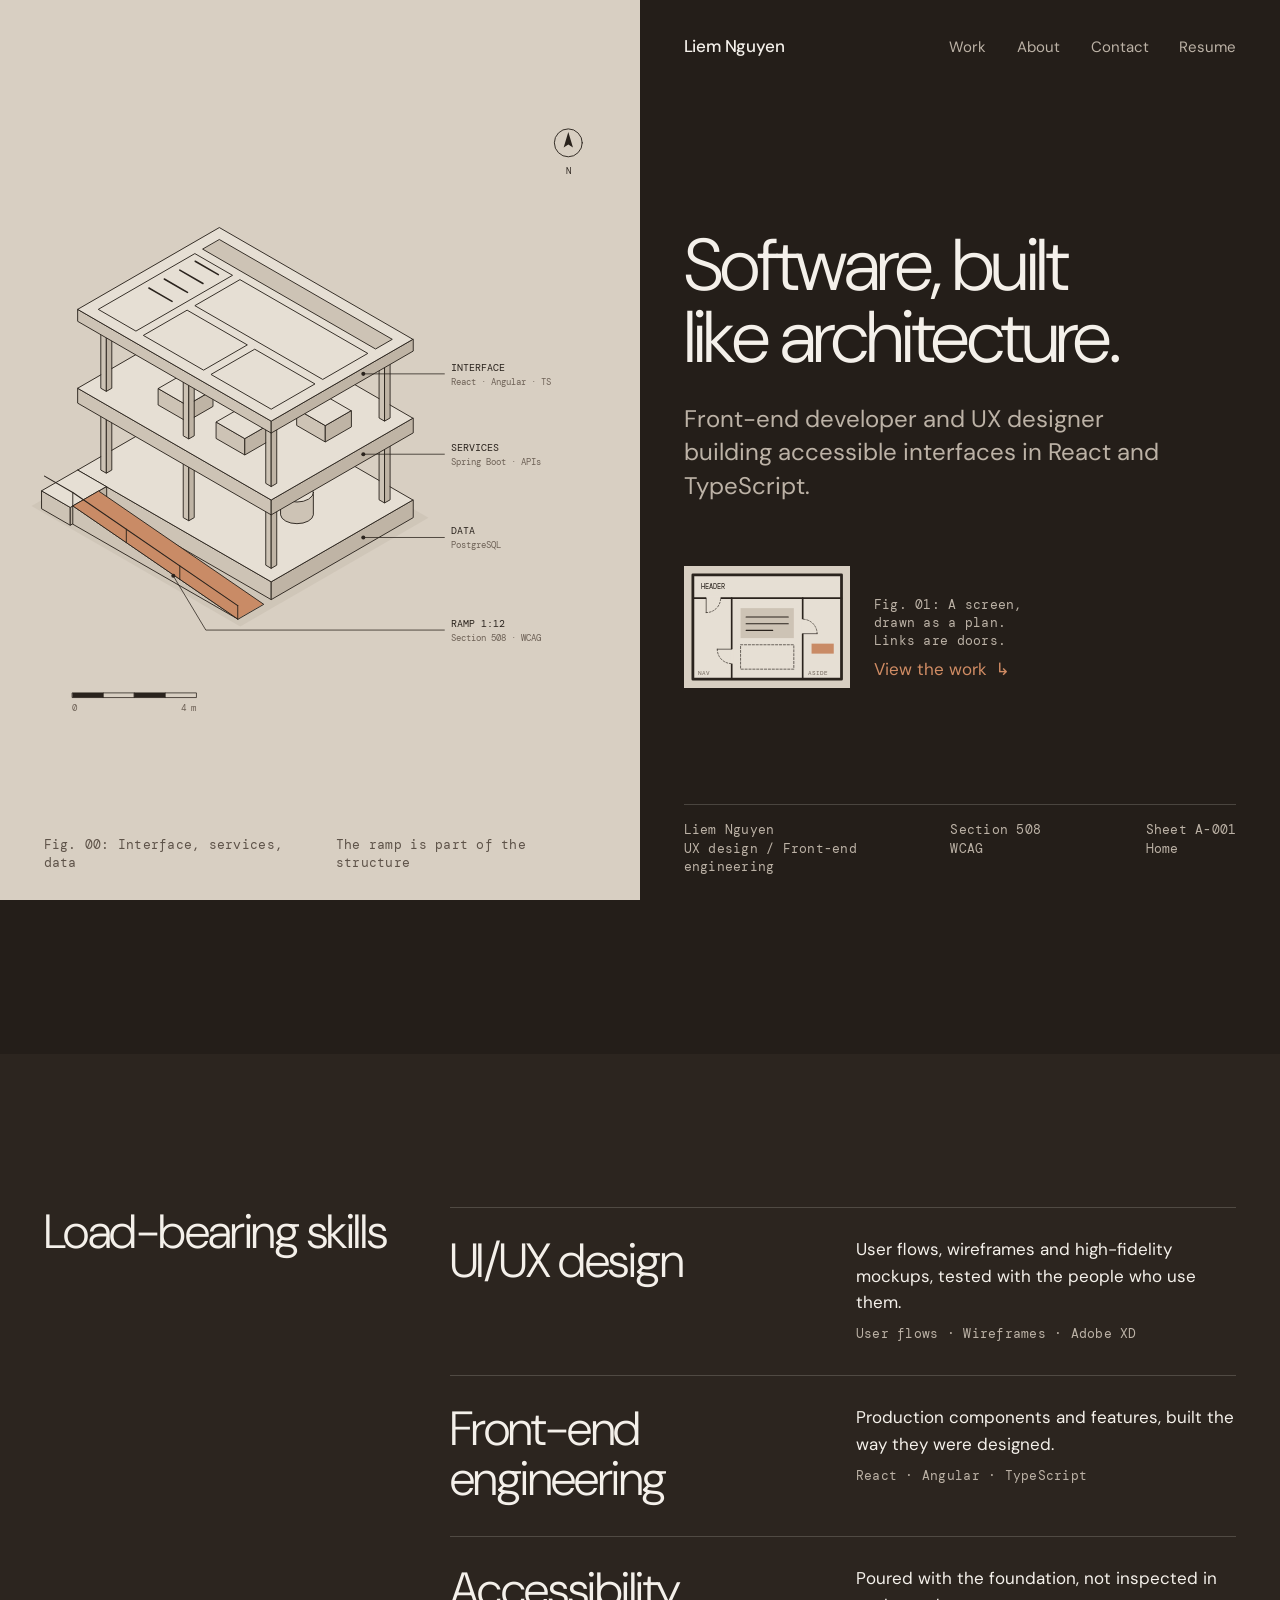
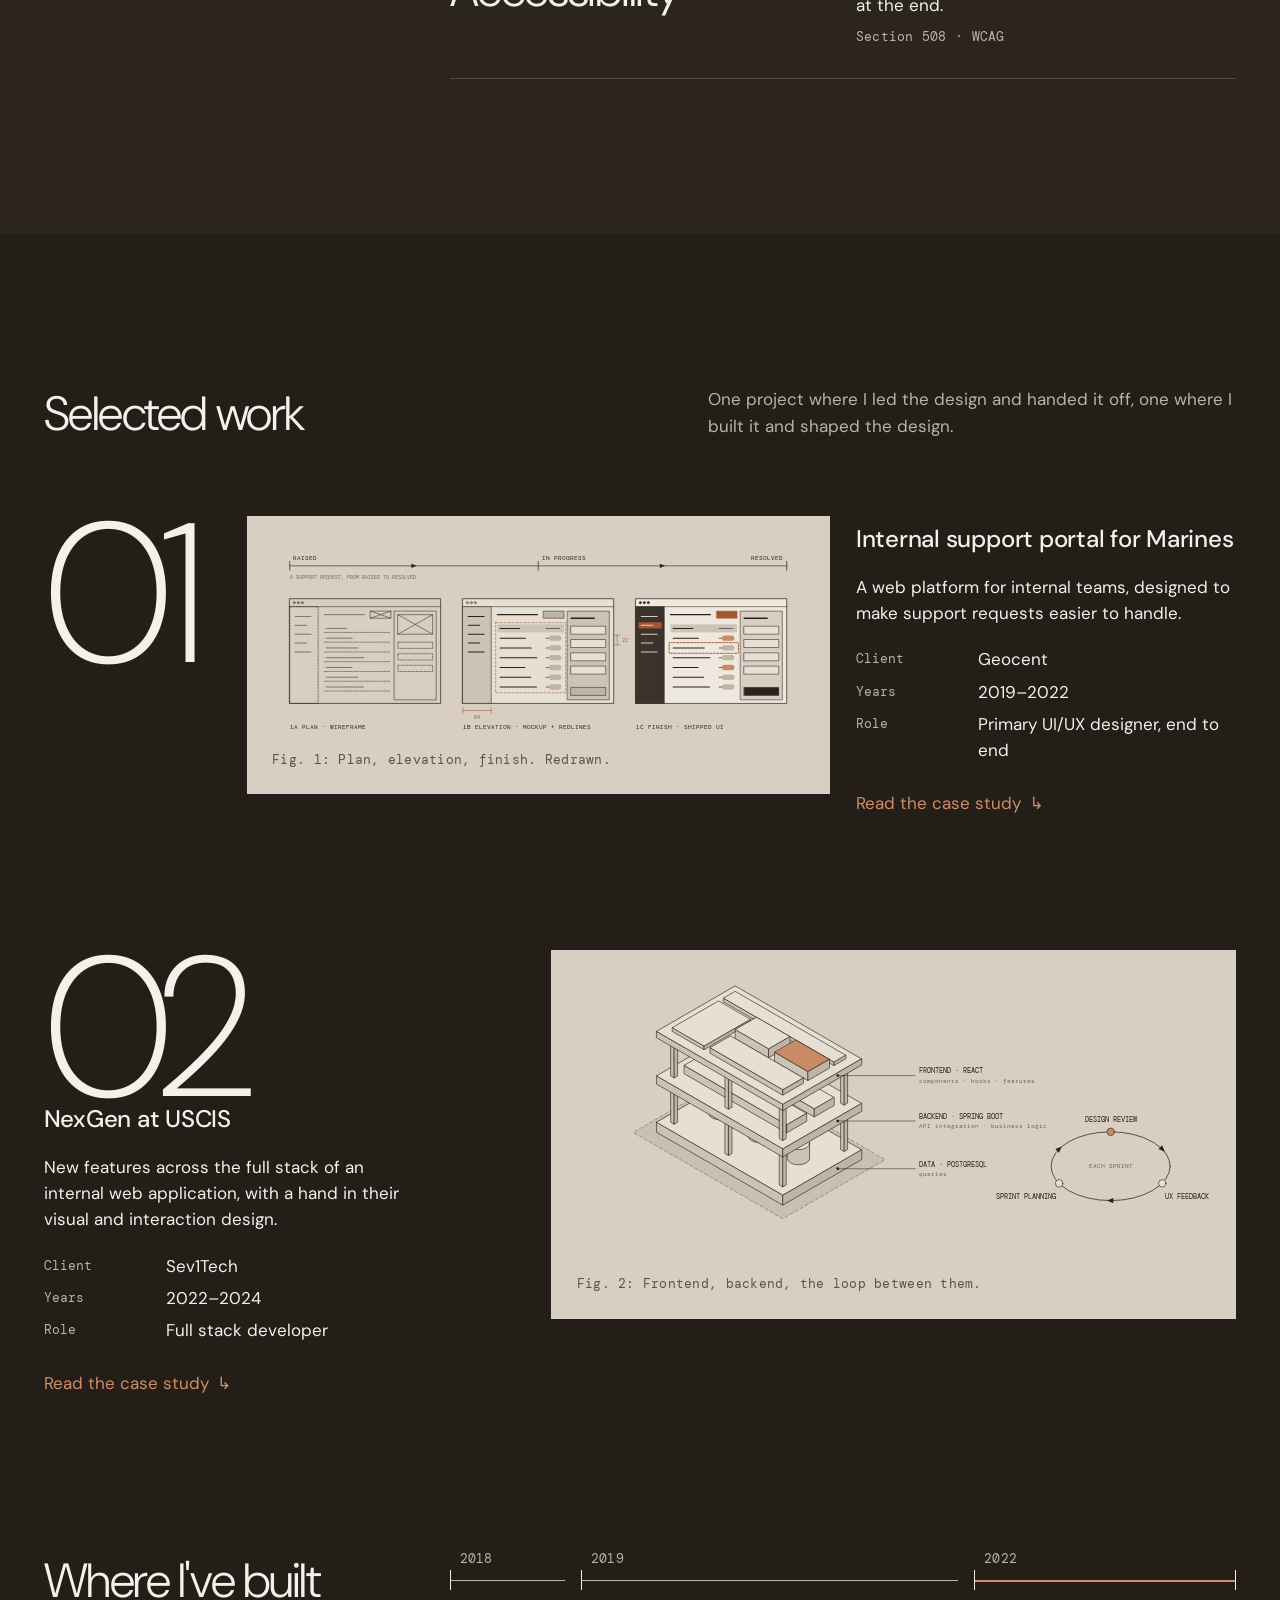
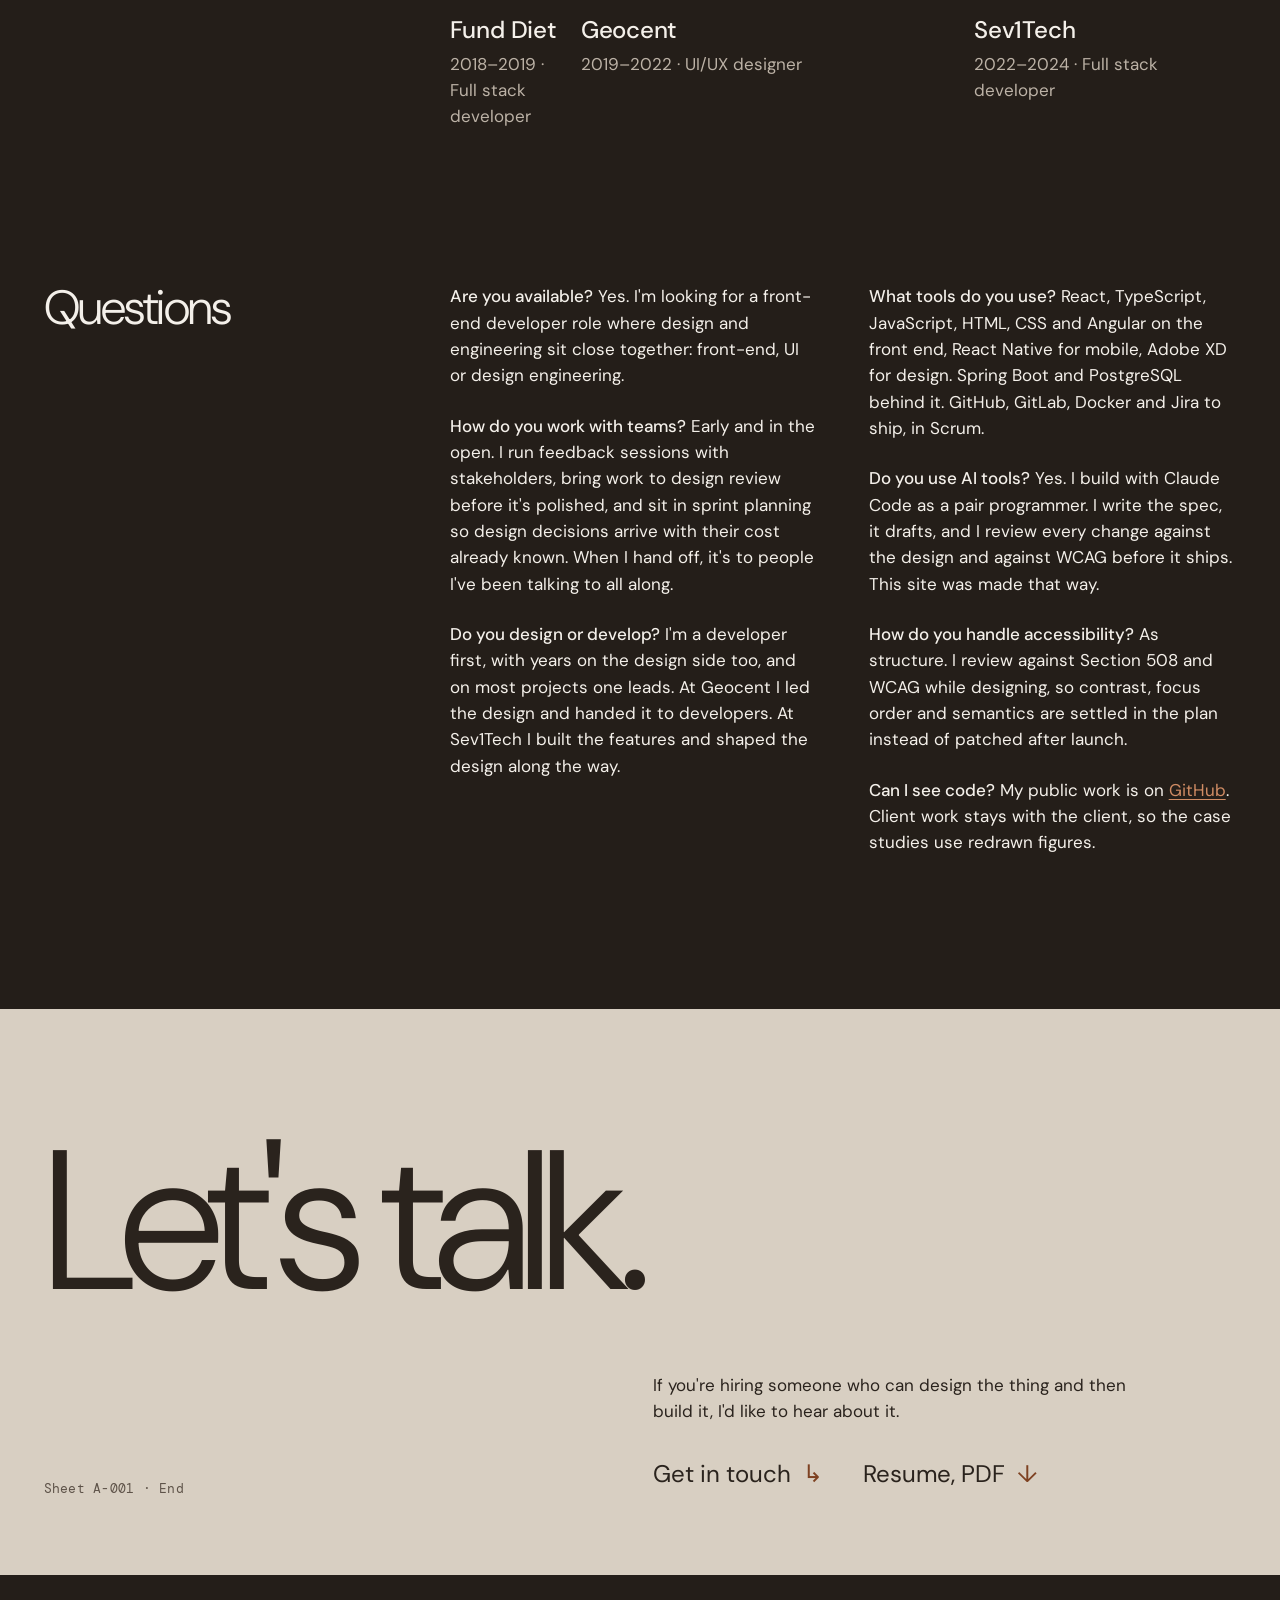
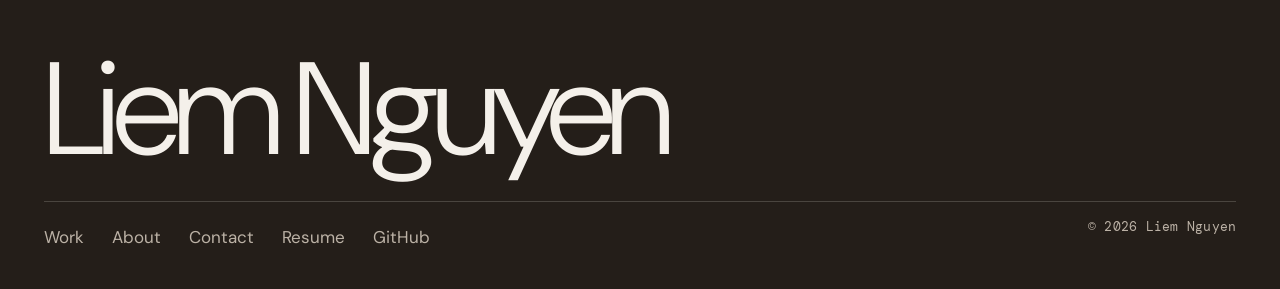
==== commit 08113793: "Retarget resume and site copy for front-end developer roles - Resume: front-end headline and summary" ====
--- a/index.html
+++ b/index.html
@@ -1,10 +1,10 @@
-﻿<!doctype html>
+<!doctype html>
 <html lang="en">
 <head>
   <meta charset="utf-8">
   <meta name="viewport" content="width=device-width, initial-scale=1">
-  <title>Liem Nguyen · UX designer and full stack developer</title>
-  <meta name="description" content="Liem Nguyen is a UX designer and full stack developer crafting accessible digital structures. Section 508 and WCAG, React, Angular, TypeScript.">
+  <title>Liem Nguyen · Front-end developer and UX designer</title>
+  <meta name="description" content="Liem Nguyen is a front-end developer with a UX design background, building accessible interfaces in React and TypeScript. Section 508 and WCAG.">
   <meta name="theme-color" content="#241E19">
   <link rel="icon" href="assets/favicon.svg" type="image/svg+xml">
   <link rel="preconnect" href="https://fonts.googleapis.com">
@@ -41,10 +41,10 @@
 
       <div class="hero__body" data-reveal>
         <h1 class="display"><span>Software, built</span><span>like architecture.</span></h1>
-        <p class="lead">UX designer and full stack developer crafting accessible digital structures.</p>
+        <p class="lead">Front-end developer and UX designer building accessible interfaces in React and TypeScript.</p>
         <div class="hero__aside">
           <figure class="hero__thumb on-paper">
-            <!--fig:thumb--><svg class="drawing drawing--thumb" viewBox="0 0 300 220" role="img" aria-label="A screen layout drawn as a floor plan: header, navigation, content and aside as rooms, with links drawn as doors." preserveAspectRatio="xMidYMid meet" font-family="'DM Mono', ui-monospace, monospace"><g fill="none" stroke="#2A231D" stroke-width="1.2" stroke-linejoin="round" stroke-linecap="round"><rect x="16" y="16" width="268" height="188" fill="#E6DFD4" stroke-width="5"/><line x1="16" y1="58" x2="284" y2="58" stroke-width="3"/><line x1="86" y1="58" x2="86" y2="204" stroke-width="3"/><line x1="214" y1="58" x2="214" y2="204" stroke-width="3"/><rect x="40" y="55" width="26" height="6" fill="#E6DFD4" stroke="none"/><path d="M40,58 A26,26 0 0 1 66,84" stroke-dasharray="3 3"/><line x1="40" y1="58" x2="40" y2="84"/><rect x="83" y="150" width="6" height="26" fill="#E6DFD4" stroke="none"/><path d="M86,150 A26,26 0 0 1 112,176" stroke-dasharray="3 3"/><line x1="86" y1="150" x2="112" y2="150"/><rect x="211" y="96" width="6" height="26" fill="#E6DFD4" stroke="none"/><path d="M214,122 A26,26 0 0 1 240,96" stroke-dasharray="3 3"/><line x1="214" y1="122" x2="240" y2="122"/><rect x="102" y="76" width="96" height="54" fill="#CDC3B5" stroke="none"/><line x1="112" y1="92" x2="188" y2="92" stroke-width="2"/><line x1="112" y1="104" x2="188" y2="104" stroke-width="2"/><line x1="112" y1="116" x2="160" y2="116" stroke-width="2"/><rect x="102" y="142" width="96" height="44" fill="none" stroke-dasharray="4 3"/><rect x="230" y="140" width="40" height="18" fill="#C98B66" stroke="none"/><text x="30" y="42" font-size="13" fill="#2A231D" stroke="none">HEADER</text><text x="26" y="196" font-size="11" fill="#6E6257" stroke="none">NAV</text><text x="224" y="196" font-size="11" fill="#6E6257" stroke="none">ASIDE</text></g></svg><!--/fig:thumb-->
+            <!--fig:thumb--><svg class="drawing drawing--thumb" viewBox="0 0 300 220" role="img" aria-label="A screen layout drawn as a floor plan: header, navigation, content and aside as rooms, with links drawn as doors." preserveAspectRatio="xMidYMid meet" font-family="'DM Mono', ui-monospace, monospace"><g fill="none" stroke="#2A231D" stroke-width="1.2" stroke-linejoin="round" stroke-linecap="round"><rect x="16" y="16" width="268" height="188" fill="#E6DFD4" stroke-width="5"/><line x1="16" y1="58" x2="284" y2="58" stroke-width="3"/><line x1="86" y1="58" x2="86" y2="204" stroke-width="3"/><line x1="214" y1="58" x2="214" y2="204" stroke-width="3"/><rect x="40" y="55" width="26" height="6" fill="#E6DFD4" stroke="none"/><path d="M40,84 A26,26 0 0 0 66,58" stroke-dasharray="3 3"/><line x1="40" y1="58" x2="40" y2="84"/><rect x="83" y="150" width="6" height="26" fill="#E6DFD4" stroke="none"/><path d="M60,150 A26,26 0 0 0 86,176" stroke-dasharray="3 3"/><line x1="86" y1="150" x2="60" y2="150"/><rect x="211" y="96" width="6" height="26" fill="#E6DFD4" stroke="none"/><path d="M240,122 A26,26 0 0 0 214,96" stroke-dasharray="3 3"/><line x1="214" y1="122" x2="240" y2="122"/><rect x="102" y="76" width="96" height="54" fill="#CDC3B5" stroke="none"/><line x1="112" y1="92" x2="188" y2="92" stroke-width="2"/><line x1="112" y1="104" x2="188" y2="104" stroke-width="2"/><line x1="112" y1="116" x2="160" y2="116" stroke-width="2"/><rect x="102" y="142" width="96" height="44" fill="none" stroke-dasharray="4 3"/><rect x="230" y="140" width="40" height="18" fill="#C98B66" stroke="none"/><text x="30" y="42" font-size="13" fill="#2A231D" stroke="none">HEADER</text><text x="26" y="196" font-size="11" fill="#6E6257" stroke="none">NAV</text><text x="224" y="196" font-size="11" fill="#6E6257" stroke="none">ASIDE</text></g></svg><!--/fig:thumb-->
           </figure>
           <div>
             <p class="label">Fig. 01: A screen, drawn as a plan. Links are doors.</p>
@@ -145,7 +145,7 @@
           <li>
             <div class="bar"><span class="label">2018</span></div>
             <h3>Fund Diet</h3>
-            <p class="soft">2018–2019 · <span class="tbd">[role]</span></p>
+            <p class="soft">2018–2019 · Full stack developer</p>
           </li>
           <li>
             <div class="bar"><span class="label">2019</span></div>
@@ -168,10 +168,11 @@
         <h2 id="faq-title" class="h2">Questions</h2>
       </div>
       <div class="faq__body prose" data-reveal>
-        <p><strong>Are you available?</strong> Yes. I'm looking for a role where design and engineering sit close together: UX engineer, design engineer, or a product designer who ships. <span class="tbd">[start date · location or remote]</span></p>
+        <p><strong>Are you available?</strong> Yes. I'm looking for a front-end developer role where design and engineering sit close together: front-end, UI or design engineering.</p>
         <p><strong>How do you work with teams?</strong> Early and in the open. I run feedback sessions with stakeholders, bring work to design review before it's polished, and sit in sprint planning so design decisions arrive with their cost already known. When I hand off, it's to people I've been talking to all along.</p>
-        <p><strong>Do you design or develop?</strong> Both, and on most projects one leads. At Geocent I led the design and handed it to developers. At Sev1Tech I built the features and shaped the design along the way.</p>
-        <p><strong>What tools do you use?</strong> Adobe XD for design. HTML, CSS, React, Angular and TypeScript on the front end. Spring Boot and PostgreSQL behind it. GitLab, Docker and Jira to ship, in Scrum.</p>
+        <p><strong>Do you design or develop?</strong> I'm a developer first, with years on the design side too, and on most projects one leads. At Geocent I led the design and handed it to developers. At Sev1Tech I built the features and shaped the design along the way.</p>
+        <p><strong>What tools do you use?</strong> React, TypeScript, JavaScript, HTML, CSS and Angular on the front end, React Native for mobile, Adobe XD for design. Spring Boot and PostgreSQL behind it. GitHub, GitLab, Docker and Jira to ship, in Scrum.</p>
+        <p><strong>Do you use AI tools?</strong> Yes. I build with Claude Code as a pair programmer. I write the spec, it drafts, and I review every change against the design and against WCAG before it ships. This site was made that way.</p>
         <p><strong>How do you handle accessibility?</strong> As structure. I review against Section 508 and WCAG while designing, so contrast, focus order and semantics are settled in the plan instead of patched after launch.</p>
         <p><strong>Can I see code?</strong> My public work is on <a href="https://github.com/leithemaster">GitHub</a>. Client work stays with the client, so the case studies use redrawn figures.</p>
       </div>
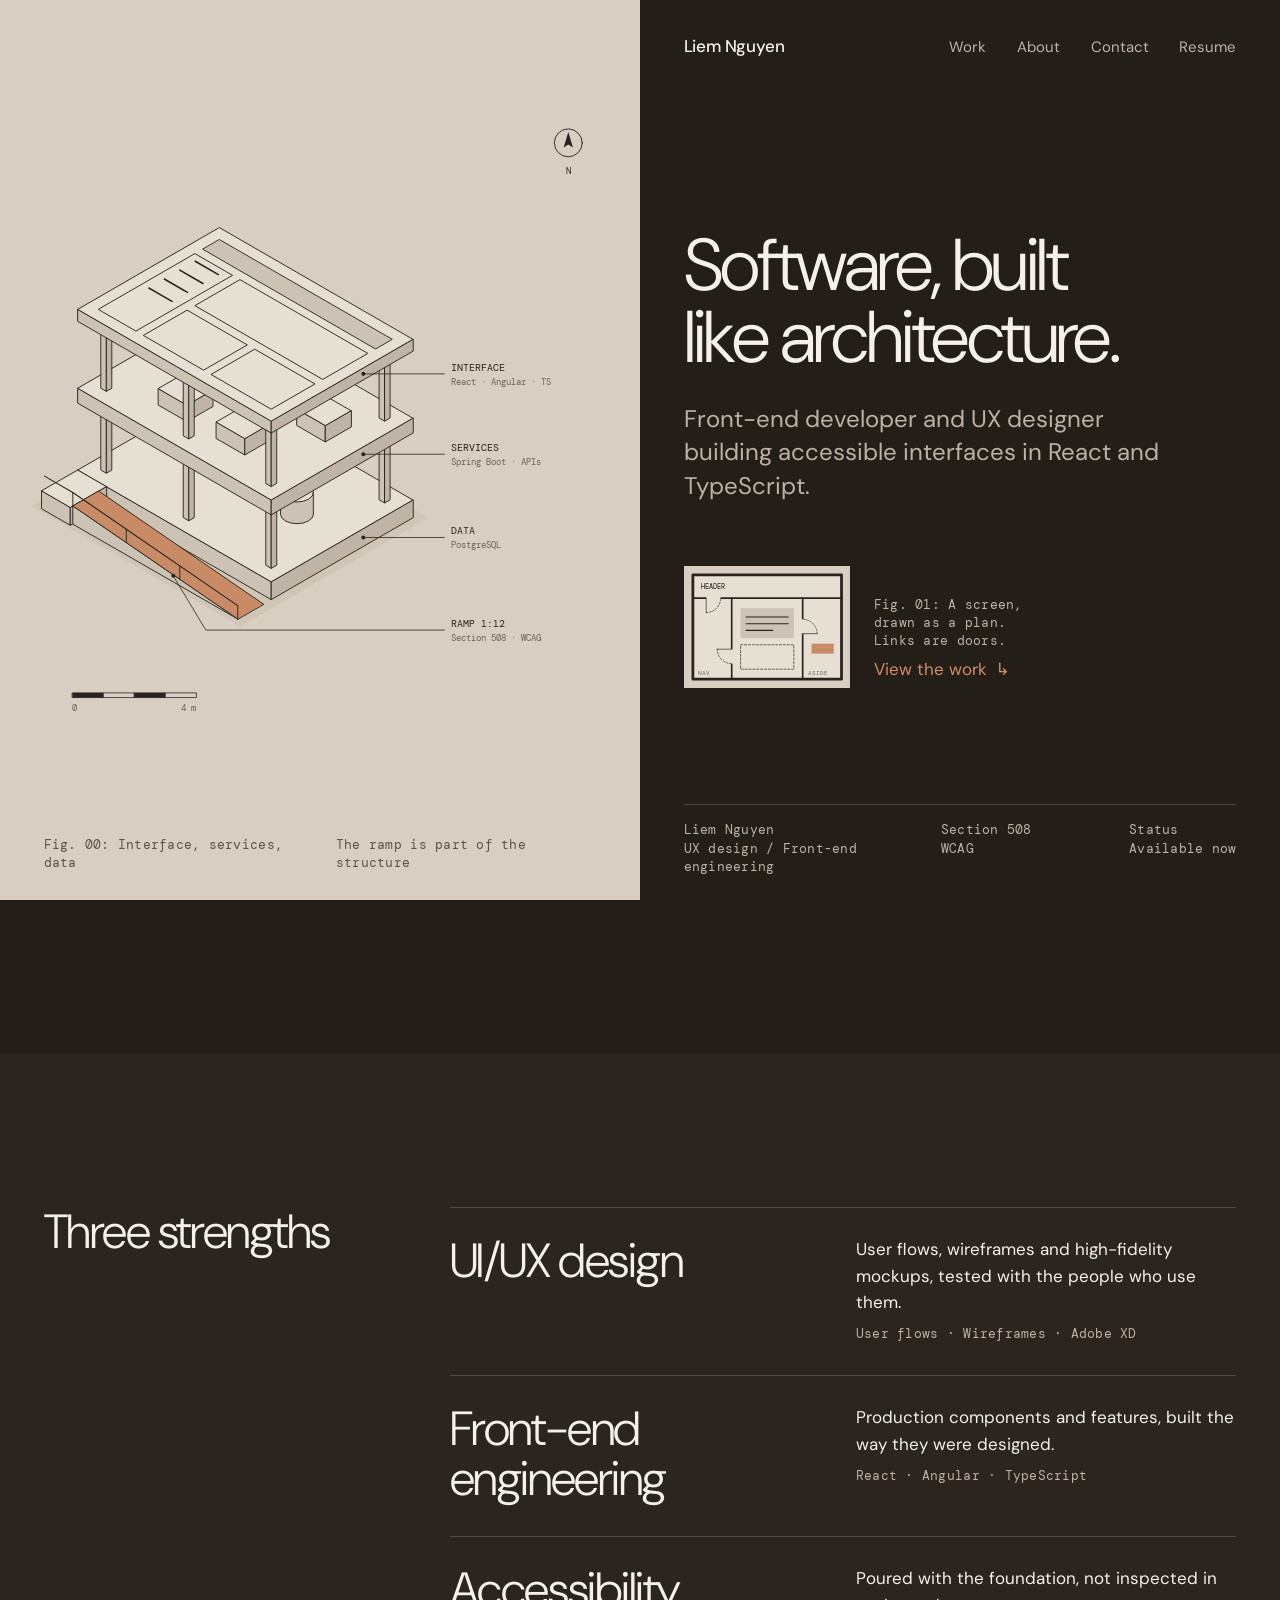
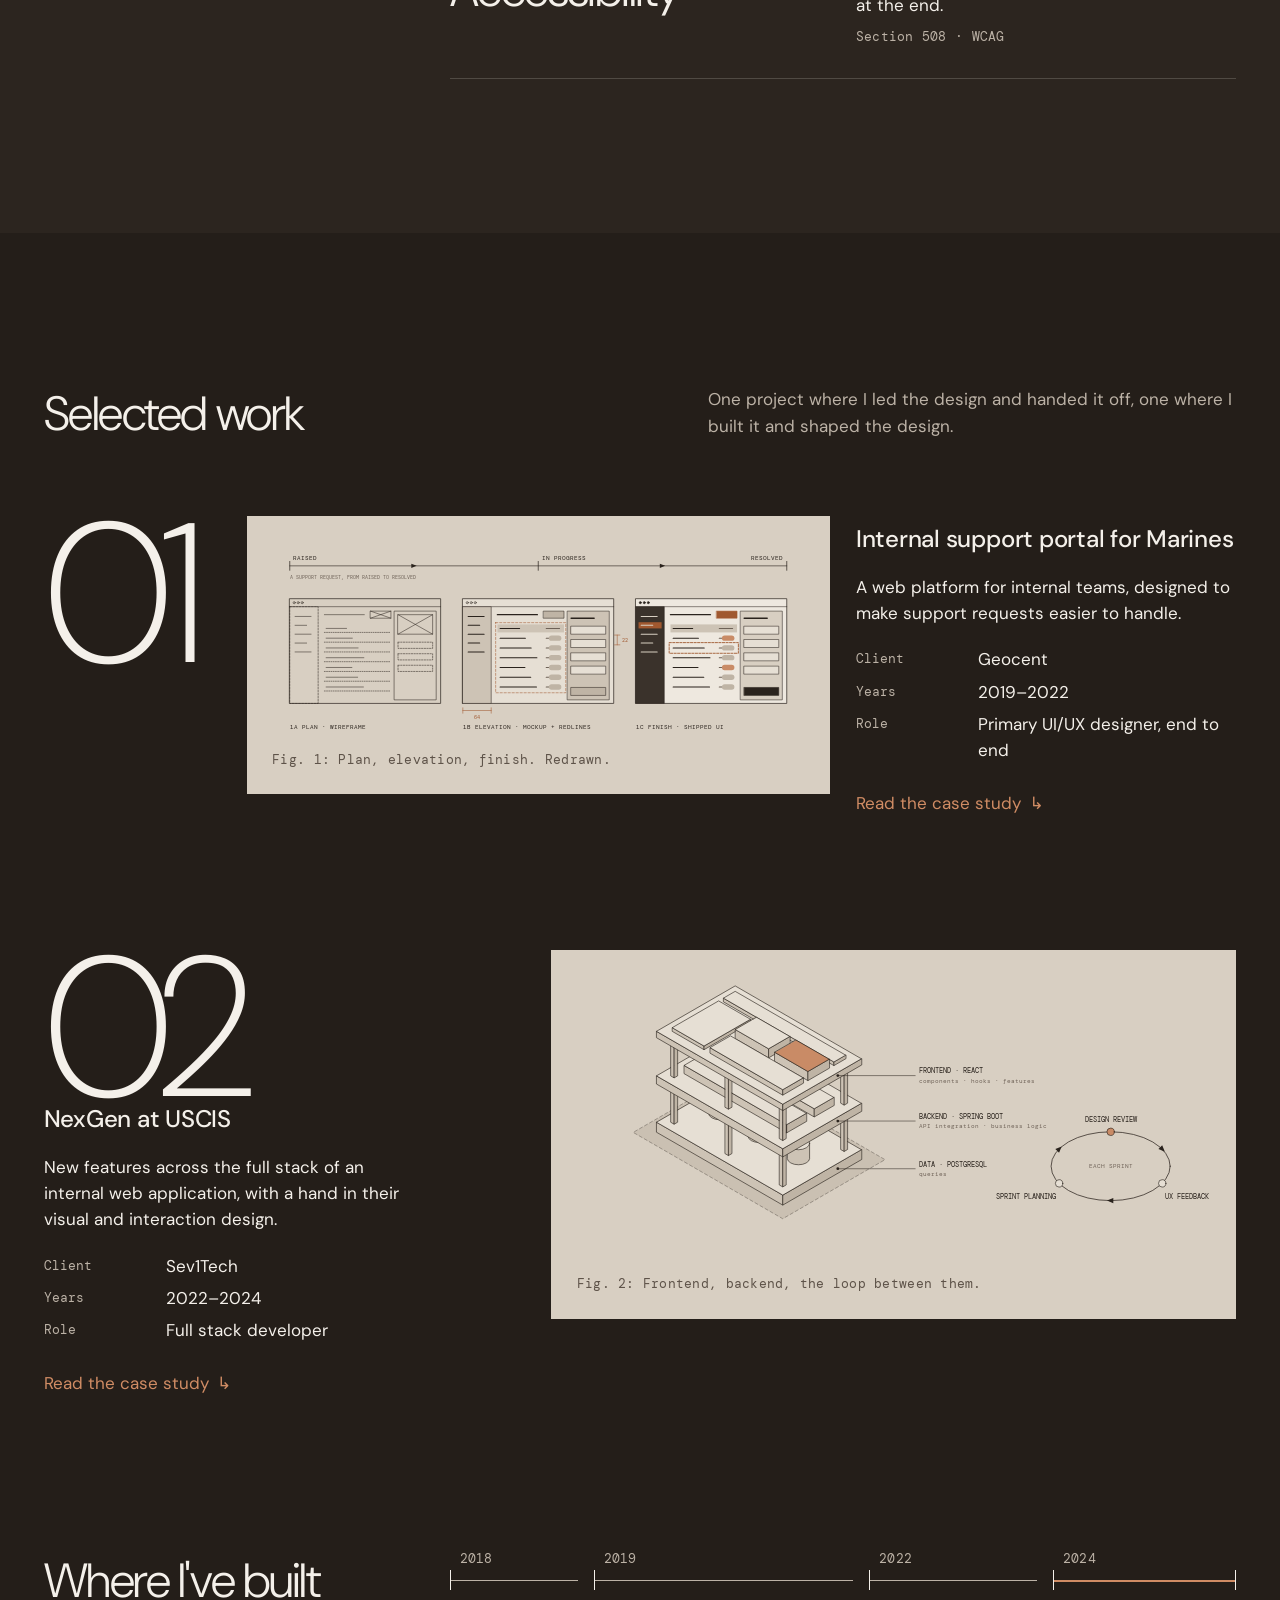
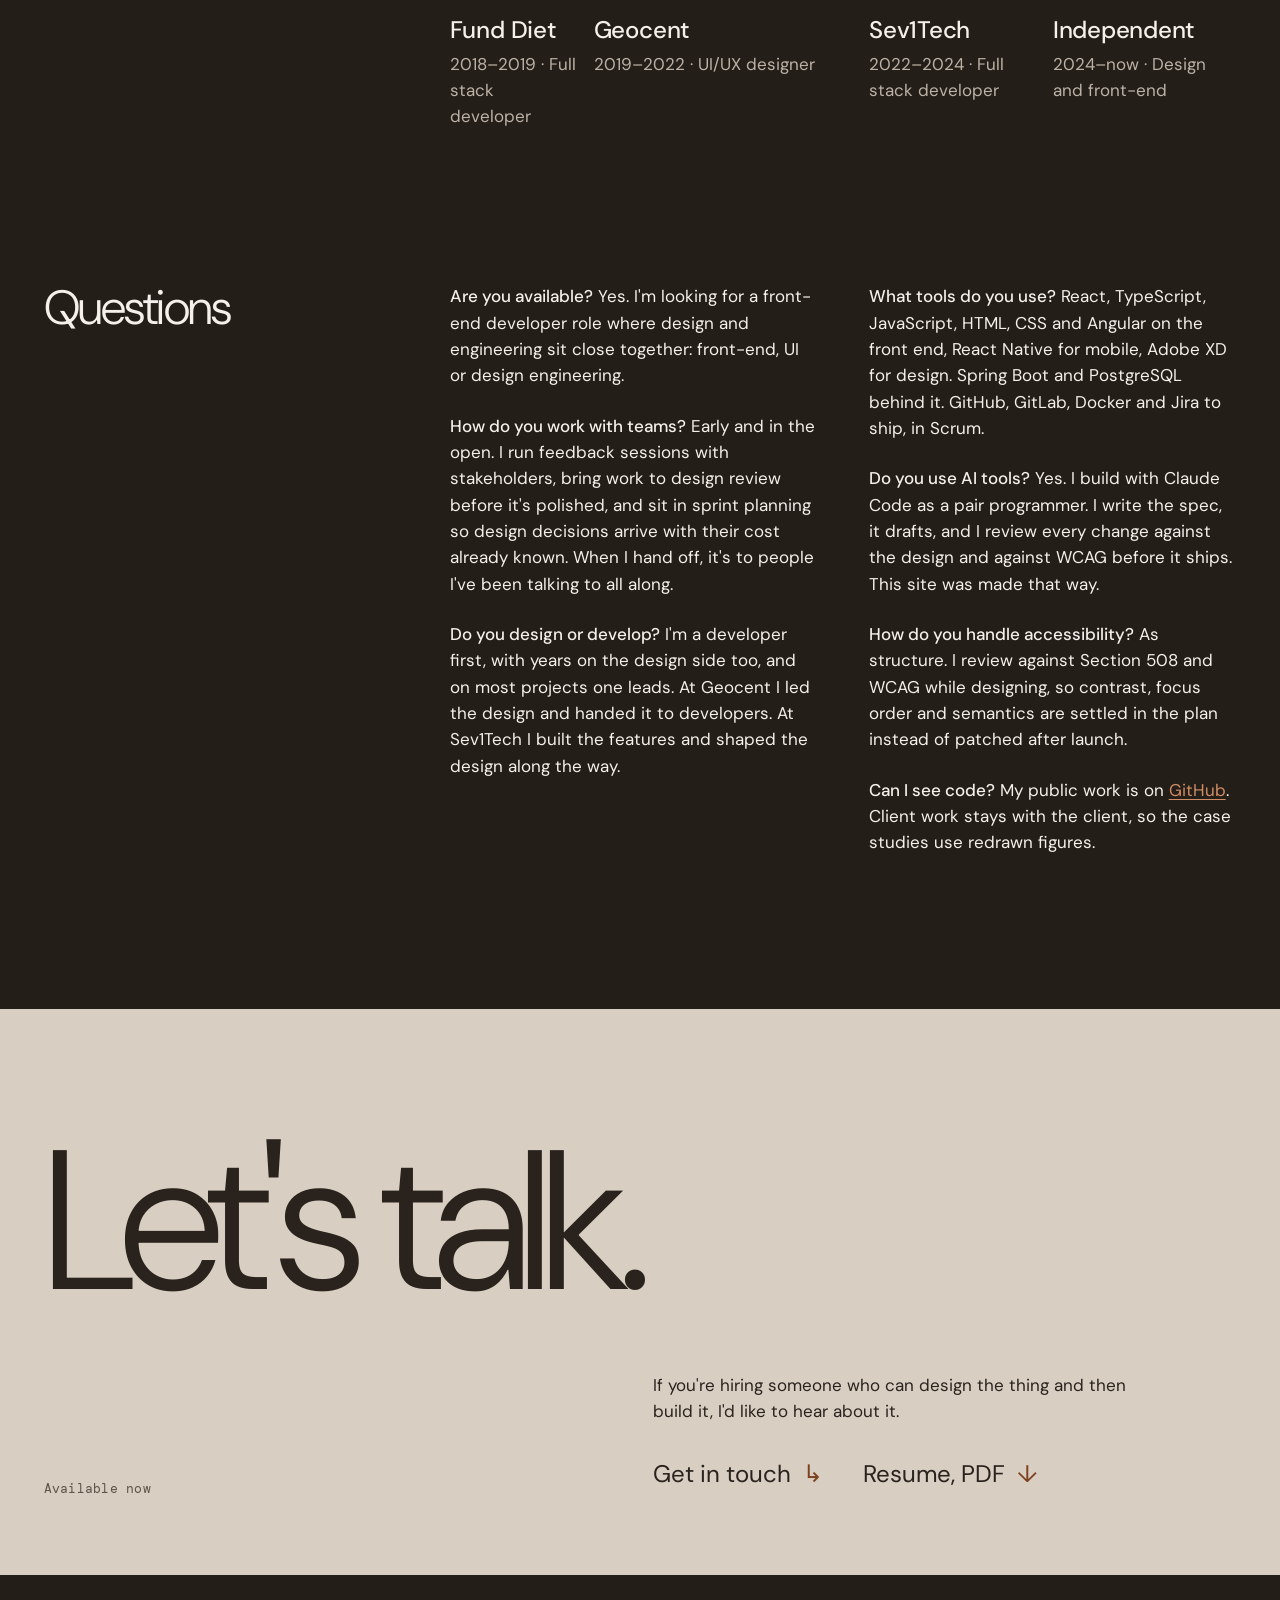
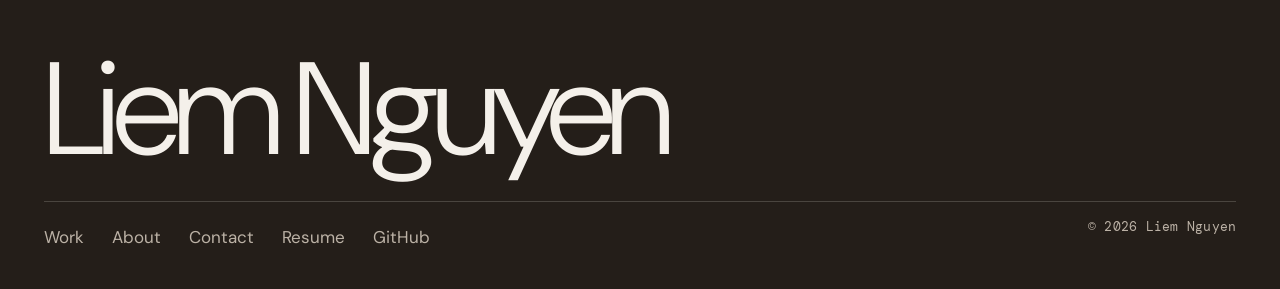
==== commit 1de66489: "Polish site copy, styles, and resume before publishing" ====
--- a/index.html
+++ b/index.html
@@ -56,7 +56,7 @@
       <div class="titleblock" aria-label="Title block">
         <span class="label">Liem Nguyen<br>UX design / Front-end engineering</span>
         <span class="label">Section 508<br>WCAG</span>
-        <span class="label">Sheet A-001<br>Home</span>
+        <span class="label">Status<br>Available now</span>
       </div>
     </div>
   </div>
@@ -64,7 +64,7 @@
   <section class="band wrap" aria-labelledby="strengths-title">
     <div class="grid">
       <div class="strengths__head" data-reveal>
-        <h2 id="strengths-title" class="h2">Load-bearing skills</h2>
+        <h2 id="strengths-title" class="h2">Three strengths</h2>
       </div>
       <ul class="strengths__list" data-reveal>
         <li>
@@ -152,10 +152,15 @@
             <h3>Geocent</h3>
             <p class="soft">2019–2022 · UI/UX designer</p>
           </li>
-          <li class="is-current">
-            <div class="bar"><span class="label">2022</span><i></i></div>
+          <li>
+            <div class="bar"><span class="label">2022</span></div>
             <h3>Sev1Tech</h3>
             <p class="soft">2022–2024 · Full stack developer</p>
+          </li>
+          <li class="is-current">
+            <div class="bar"><span class="label">2024</span><i></i></div>
+            <h3>Independent</h3>
+            <p class="soft">2024–now · Design and front-end</p>
           </li>
         </ol>
       </div>
@@ -182,7 +187,7 @@
   <section class="closing on-paper" aria-labelledby="cta-title">
     <div class="wrap grid">
       <h2 id="cta-title" class="monument" data-reveal><span>Let's talk.</span></h2>
-      <p class="label">Sheet A-001 · End</p>
+      <p class="label">Available now</p>
       <div class="closing__body" data-reveal>
         <p>If you're hiring someone who can design the thing and then build it, I'd like to hear about it.</p>
         <div class="closing__links">
--- a/assets/css/site.css
+++ b/assets/css/site.css
@@ -1,4 +1,4 @@
-﻿/* Liem Nguyen — site styles
+/* Liem Nguyen — site styles
    Ground: warm near-black. Ink: off-white. Plates: travertine paper. Accent: terracotta, links and emphasis only. */
 
 :root {
@@ -107,7 +107,7 @@
   padding: 28px var(--m);
   position: relative; z-index: 5;
 }
-.wordmark { font-weight: 500; letter-spacing: -0.01em; font-size: 1.0625rem; }
+.wordmark { white-space: nowrap; font-weight: 500; letter-spacing: -0.01em; font-size: 1.0625rem; }
 .nav { display: flex; gap: clamp(18px, 2.4vw, 36px); font-size: 0.9375rem; }
 .nav a { position: relative; padding-block: 8px; color: var(--ink-soft); transition: color 300ms var(--ease); }
 .nav a:hover, .nav a:focus-visible, .nav a[aria-current="page"] { color: var(--ink); }
@@ -166,7 +166,8 @@
 /* timeline as a dimension string */
 .timeline__head { grid-column: 1 / span 4; }
 .timeline__body { grid-column: 5 / -1; }
-.dimstring { display: grid; grid-template-columns: 1fr 3fr 2fr; margin-top: 8px; }
+/* Columns sized by years: 2018–19, 2019–22, 2022–24, 2024–now. */
+.dimstring { display: grid; grid-template-columns: minmax(9rem, 1fr) minmax(0, 3fr) minmax(0, 2fr) minmax(0, 2fr); margin-top: 8px; }
 .dimstring li { position: relative; padding: 0 16px 0 0; }
 .dimstring .bar { position: relative; height: 32px; margin-bottom: 20px; }
 .dimstring .bar::before { content: ""; position: absolute; left: 0; right: 0; top: 50%; border-top: 1px solid var(--ink-soft); }
@@ -311,8 +312,8 @@
 /* ------------------------------------------------ motion */
 .js [data-reveal] > * { opacity: 0; transform: translateY(24px); transition: opacity var(--slow) var(--ease), transform var(--slow) var(--ease); transition-delay: calc(var(--i, 0) * 80ms); }
 .js [data-reveal].is-in > * { opacity: 1; transform: none; }
-.js .plate-reveal > .drawing { clip-path: inset(0 0 100% 0); transition: clip-path 1400ms var(--ease); }
-.js .plate-reveal.is-in > .drawing { clip-path: inset(0 0 0 0); }
+.js .plate-reveal .drawing { clip-path: inset(0 0 100% 0); transition: clip-path 1400ms var(--ease); }
+.js .plate-reveal.is-in .drawing { clip-path: inset(0 0 0 0); }
 
 @supports (animation-timeline: view()) {
   .site-footer__name { animation: settle linear both; animation-timeline: view(); animation-range: entry 0% cover 40%; }
@@ -321,7 +322,7 @@
 
 @media (prefers-reduced-motion: reduce) {
   *, *::before, *::after { transition-duration: 1ms !important; animation: none !important; }
-  .js [data-reveal] > *, .js .plate-reveal > .drawing { opacity: 1; transform: none; clip-path: none; }
+  .js [data-reveal] > *, .js .plate-reveal .drawing { opacity: 1; transform: none; clip-path: none; }
 }
 
 /* ------------------------------------------------ tablet */
@@ -380,6 +381,13 @@
   .chapter .label, .chapter h3, .chapter .prose { grid-column: 1 / -1; }
   .chapter h3 { margin-top: 6px; }
   .sheet { margin-inline: calc(var(--m) * -1); padding: 20px; }
+  /* Wide drawings keep a readable scale on phones: the sheet pans sideways instead of shrinking. */
+  .sheet__scroll { overflow-x: auto; margin-inline: -20px; padding-inline: 20px; -webkit-overflow-scrolling: touch; }
+  .sheet__scroll .drawing { width: 720px; max-width: none; }
+  .sheet__scroll:focus-visible { outline-offset: -2px; }
+  /* Hero drawing: keep the four layer names, larger; drop the small sub-labels. */
+  .drawing--hero .lbl text { font-size: 26px; }
+  .drawing--hero .lbl text + text { display: none; }
   .sheet__bar { flex-direction: column; align-items: stretch; }
   .stages button { flex: 1 1 auto; }
   .about-body .prose, .about-body .plate { grid-column: 1 / -1; }
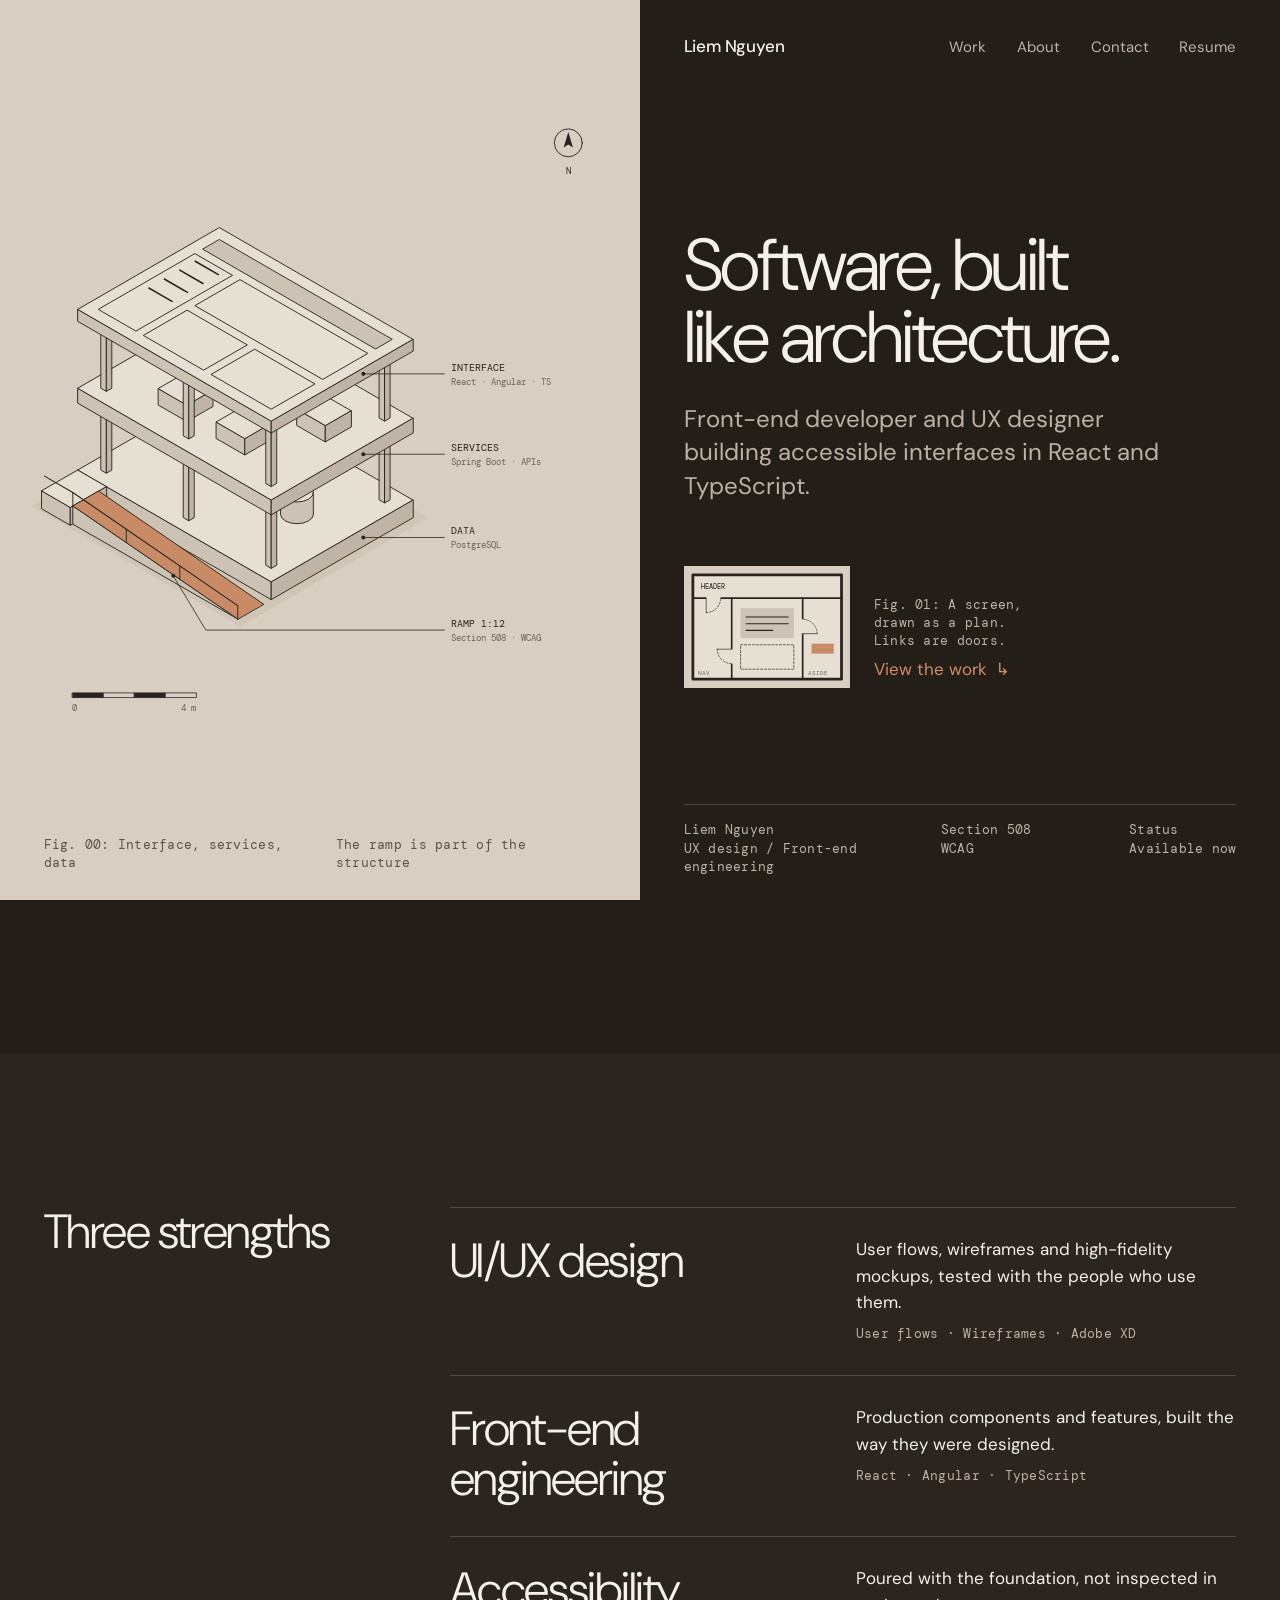
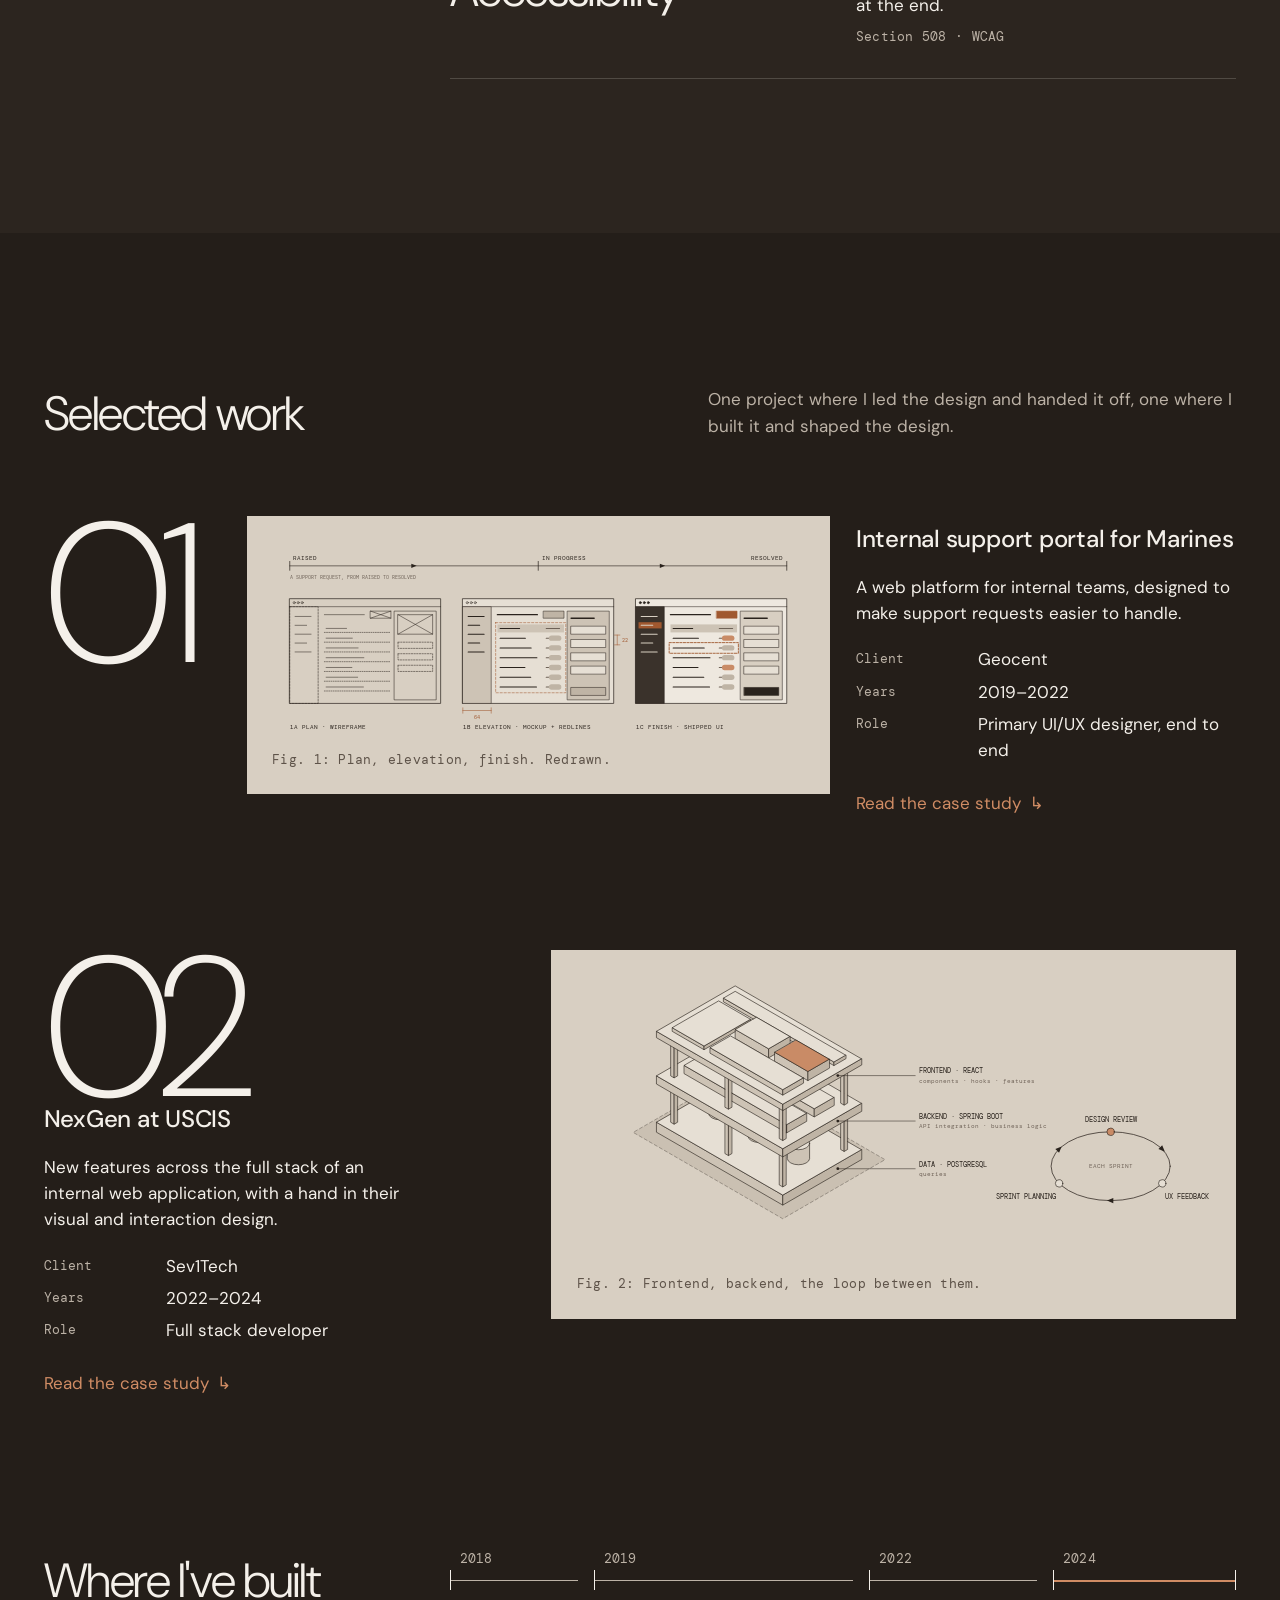
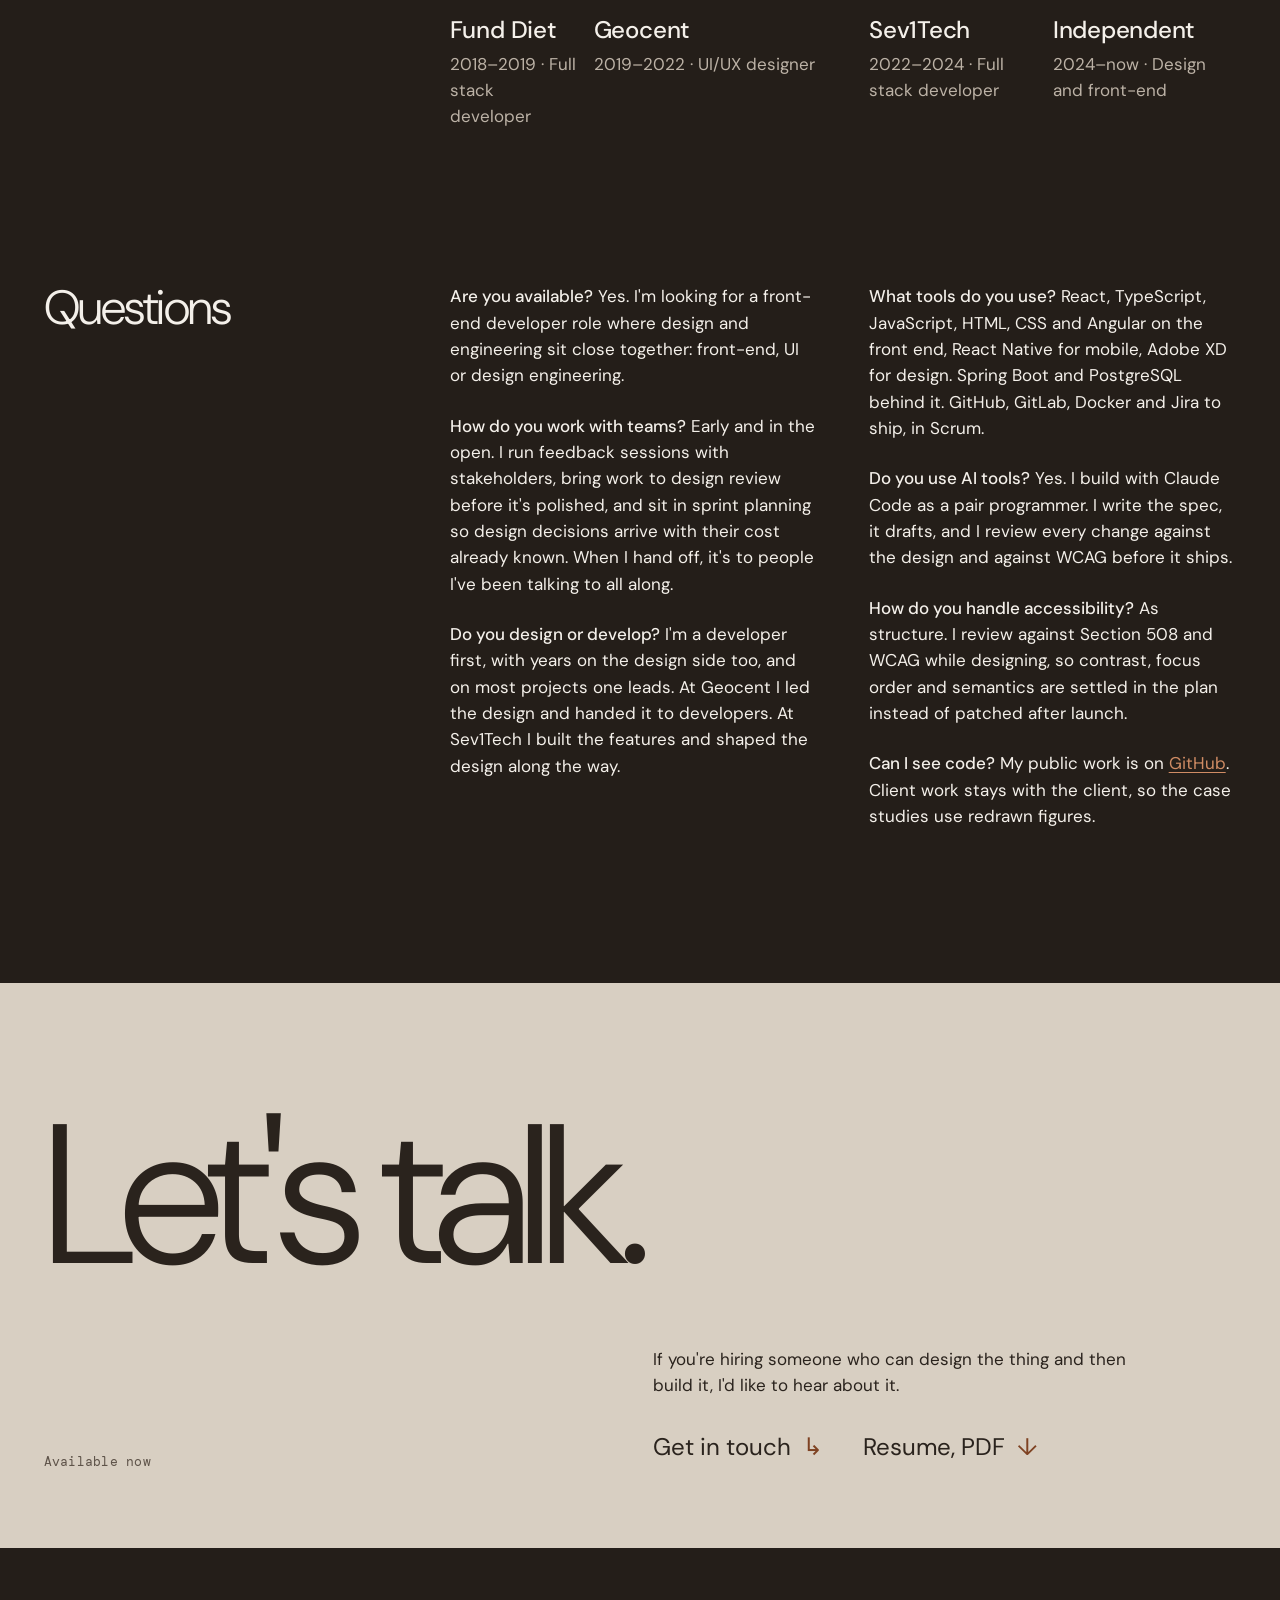
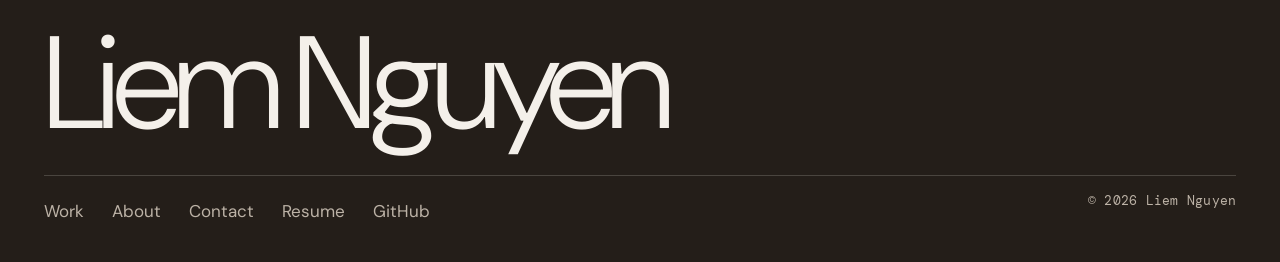
==== commit 2652d397: "Trim AI tools FAQ answer" ====
--- a/index.html
+++ b/index.html
@@ -177,7 +177,7 @@
         <p><strong>How do you work with teams?</strong> Early and in the open. I run feedback sessions with stakeholders, bring work to design review before it's polished, and sit in sprint planning so design decisions arrive with their cost already known. When I hand off, it's to people I've been talking to all along.</p>
         <p><strong>Do you design or develop?</strong> I'm a developer first, with years on the design side too, and on most projects one leads. At Geocent I led the design and handed it to developers. At Sev1Tech I built the features and shaped the design along the way.</p>
         <p><strong>What tools do you use?</strong> React, TypeScript, JavaScript, HTML, CSS and Angular on the front end, React Native for mobile, Adobe XD for design. Spring Boot and PostgreSQL behind it. GitHub, GitLab, Docker and Jira to ship, in Scrum.</p>
-        <p><strong>Do you use AI tools?</strong> Yes. I build with Claude Code as a pair programmer. I write the spec, it drafts, and I review every change against the design and against WCAG before it ships. This site was made that way.</p>
+        <p><strong>Do you use AI tools?</strong> Yes. I build with Claude Code as a pair programmer. I write the spec, it drafts, and I review every change against the design and against WCAG before it ships.</p>
         <p><strong>How do you handle accessibility?</strong> As structure. I review against Section 508 and WCAG while designing, so contrast, focus order and semantics are settled in the plan instead of patched after launch.</p>
         <p><strong>Can I see code?</strong> My public work is on <a href="https://github.com/leithemaster">GitHub</a>. Client work stays with the client, so the case studies use redrawn figures.</p>
       </div>
